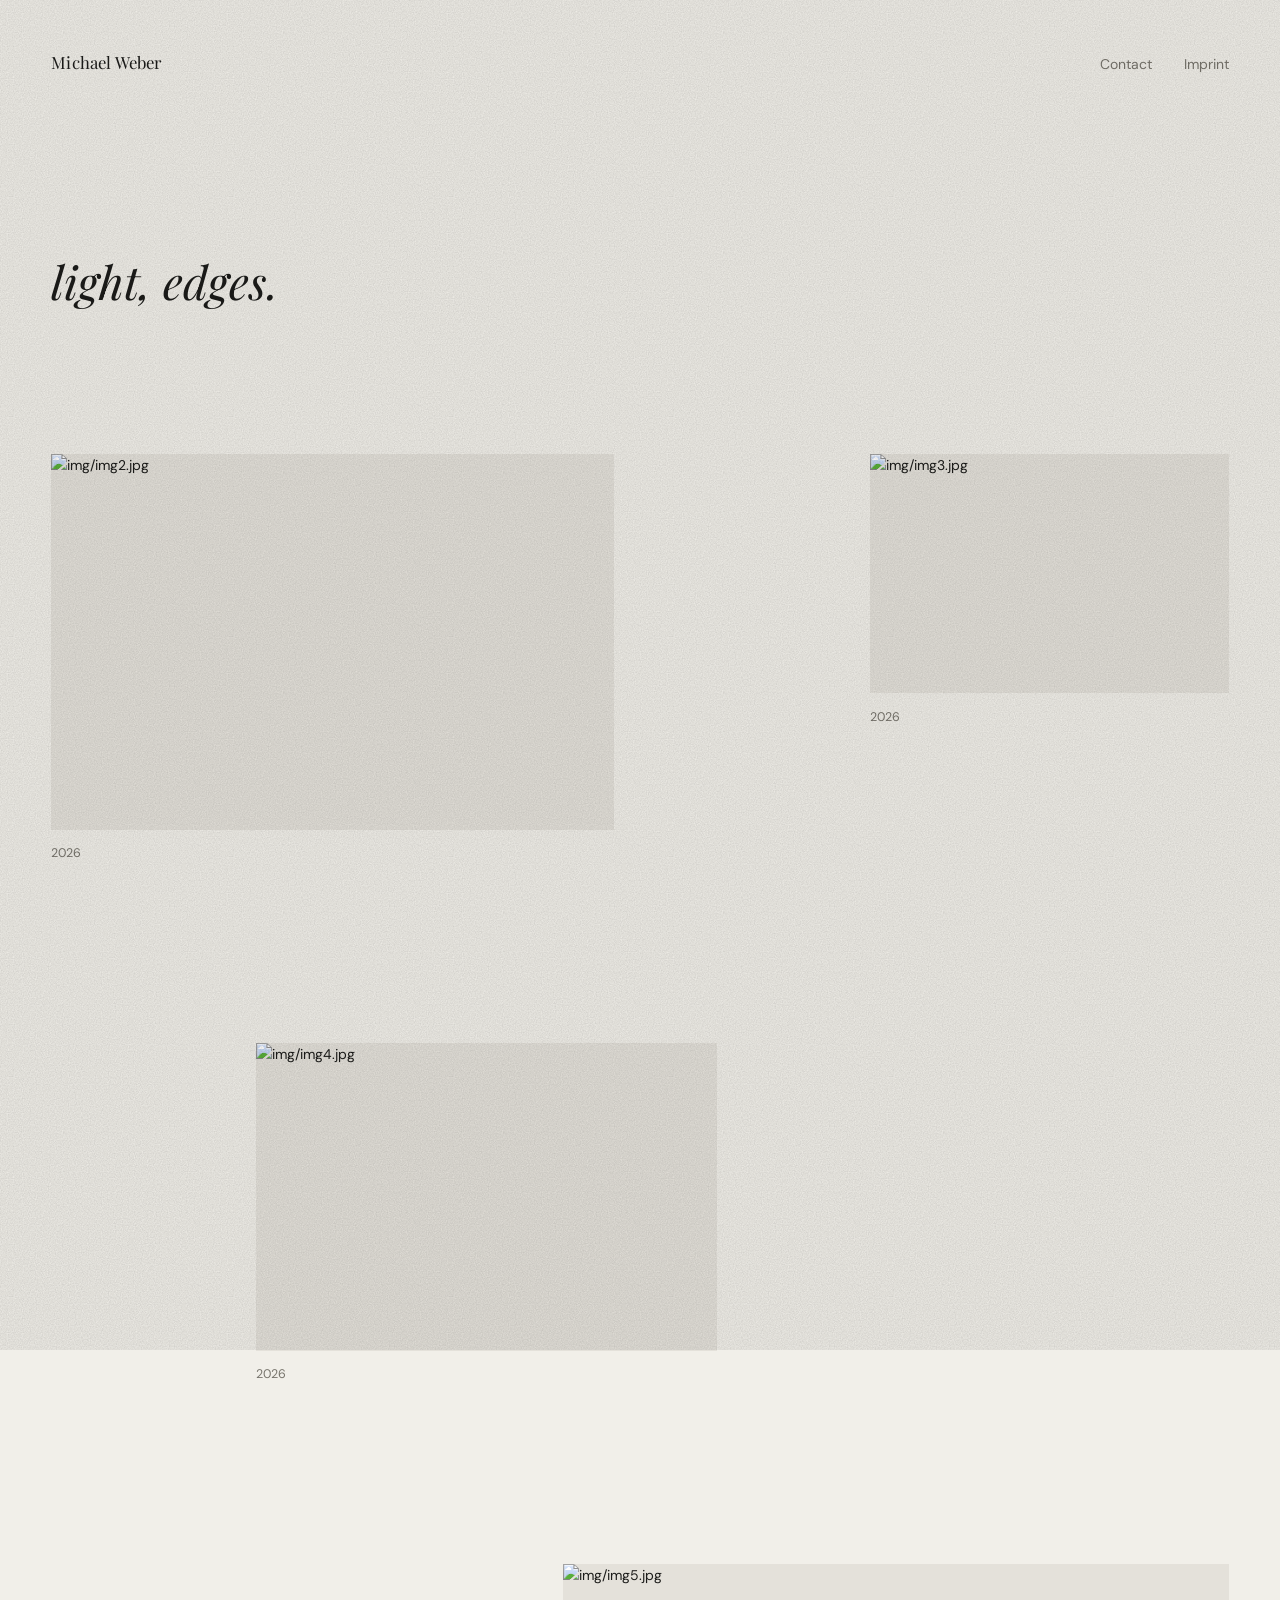
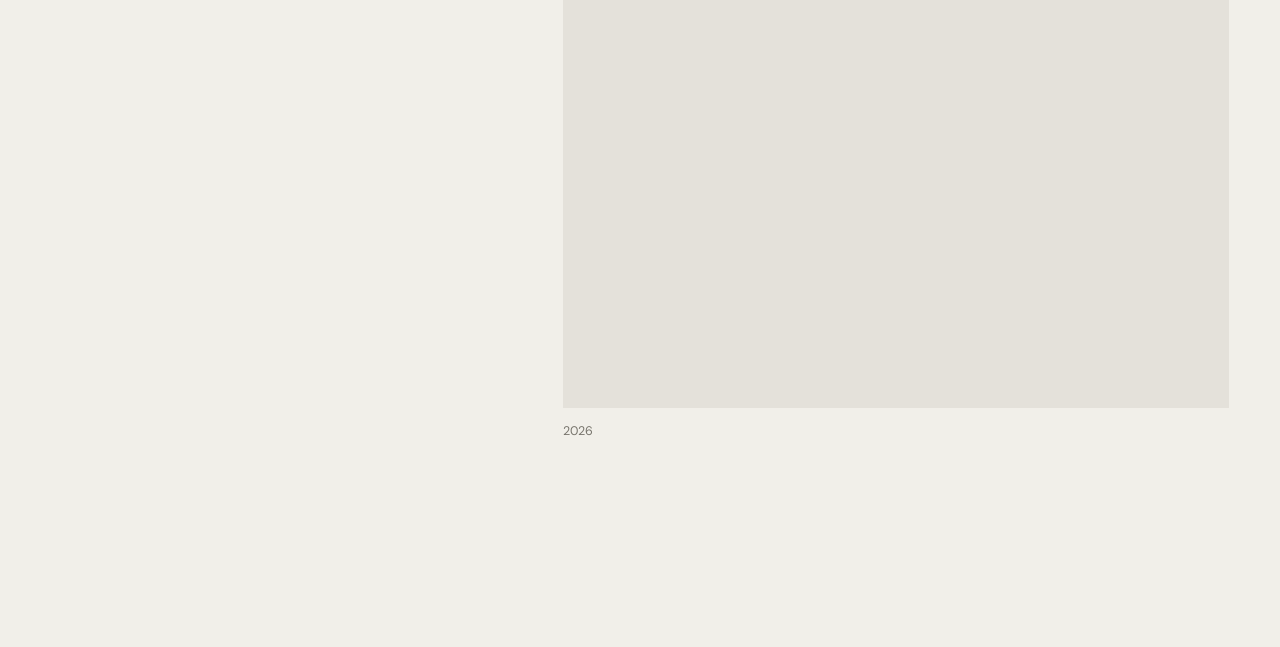
==== index.html @ bf29ab00 "Start Portfolio" ====
<!DOCTYPE html>
<html lang="de">
<head>
  <meta charset="utf-8">
  <meta name="viewport" content="width=device-width, initial-scale=1">
  <title>Michael Weber – Photography</title>
  <meta name="description" content="Monochrome Photography.">
  <link rel="preconnect" href="https://fonts.googleapis.com">
  <link rel="preconnect" href="https://fonts.gstatic.com" crossorigin>
  <link href="https://fonts.googleapis.com/css2?family=DM+Sans:wght@400;500&family=Playfair+Display:ital,wght@0,400;1,400&display=swap" rel="stylesheet">
  <link rel="stylesheet" href="style.css">
</head>
<body>
  <div class="grain" aria-hidden="true"></div>

  <header class="nav">
    <a class="logo" href="./">Michael Weber</a>
    <nav>
      <a id="contact-link" href="mailto:hello@example.com">Contact</a>
      <a href="imprint.html">Imprint</a>
    </nav>
  </header>

  <main>
    <h1 class="intro" br>light, edges.</h1>
    <section id="gallery" class="grid" aria-label="Gallery"></section>
  </main>

  <div id="viewer" class="viewer" hidden>
    <button class="viewer-close" aria-label="Close">Close</button>
    <img id="viewer-img" alt="" draggable="false">
    <div class="viewer-bar">
      <span id="viewer-title"></span>
      <a id="viewer-inquire" href="#">Inquire about this print</a>
    </div>
  </div>

  <script src="app.js"></script>
</body>
</html>
---- style.css ----
:root{
  --paper:#F1EFE9;
  --ink:#1b1b19;
  --ink-soft:#77746c;
  --serif:'Playfair Display',Georgia,serif;
  --sans:'DM Sans',system-ui,sans-serif;
  --pad:clamp(1.25rem,4vw,3.5rem);
}
*{box-sizing:border-box;margin:0;padding:0}
html{scroll-behavior:smooth}
body{background:var(--paper);color:var(--ink);font:400 .875rem/1.6 var(--sans);-webkit-font-smoothing:antialiased}
a{color:inherit;text-decoration:none}
a:focus-visible,button:focus-visible{outline:1px solid var(--ink);outline-offset:4px}

/* Filmkorn: statisches SVG-Noise, minimal animiert */
.grain{position:fixed;inset:-50%;width:200%;height:200%;pointer-events:none;z-index:100;opacity:.16;mix-blend-mode:multiply;
  background-image:url("data:image/svg+xml,%3Csvg xmlns='http://www.w3.org/2000/svg' width='220' height='220'%3E%3Cfilter id='n'%3E%3CfeTurbulence type='fractalNoise' baseFrequency='.85' numOctaves='2' stitchTiles='stitch'/%3E%3CfeColorMatrix values='0 0 0 0 0 0 0 0 0 0 0 0 0 0 0 0 0 0 .9 0'/%3E%3C/filter%3E%3Crect width='100%25' height='100%25' filter='url(%23n)'/%3E%3C/svg%3E");
  animation:grain 1s steps(6) infinite}
@keyframes grain{
  0%{transform:translate(0,0)}20%{transform:translate(-3%,2%)}40%{transform:translate(2%,-3%)}
  60%{transform:translate(-2%,-1%)}80%{transform:translate(3%,3%)}100%{transform:translate(0,0)}}
@media (prefers-reduced-motion:reduce){.grain{animation:none}}

.nav{display:flex;justify-content:space-between;align-items:baseline;padding:var(--pad)}
.logo{font:400 1.05rem var(--serif);letter-spacing:.01em}
.nav nav{display:flex;gap:2rem}
.nav nav a,.viewer-bar a,.viewer-close{color:var(--ink-soft);transition:color .2s}
.nav nav a:hover,.viewer-bar a:hover,.viewer-close:hover{color:var(--ink)}

.intro{font:italic 400 clamp(1.6rem,3.6vw,3rem)/1.25 var(--serif);padding:clamp(4rem,14vh,10rem) var(--pad) clamp(5rem,16vh,12rem);max-width:60rem}

/* Asymmetrisches 12-Spalten-Grid: Position kommt aus der JSON */
.grid{display:grid;grid-template-columns:repeat(12,1fr);column-gap:var(--pad);row-gap:clamp(5rem,14vw,12rem);align-items:start;padding:0 var(--pad) clamp(6rem,16vw,14rem)}
.tile{grid-column:var(--start) / span var(--span);background:none;border:0;cursor:pointer;text-align:left;display:block;width:100%;font:inherit;color:inherit}
.tile .frame{display:block;aspect-ratio:var(--ratio);background:#e4e1da}
.tile img{display:block;width:100%;height:100%;object-fit:cover;pointer-events:none;-webkit-user-drag:none;user-select:none;opacity:1}
.tile img.ready{opacity:1}
.tile .cap{display:block;margin-top:.9rem;color:var(--ink-soft);font-size:.78rem}

@media (max-width:760px){
  .grid{row-gap:4rem}
  .tile{grid-column:1 / -1 !important}
}

/* Vollbild-Viewer */
.viewer{position:fixed;inset:0;z-index:90;background:var(--paper);display:flex;align-items:center;justify-content:center;padding:clamp(3.5rem,8vh,6rem) var(--pad) clamp(4.5rem,10vh,7rem);cursor:zoom-out}
.viewer[hidden]{display:none}
.viewer img{max-width:100%;max-height:100%;object-fit:contain;pointer-events:none;user-select:none;-webkit-user-drag:none}
.viewer-close{position:absolute;top:var(--pad);right:var(--pad);background:none;border:0;font:inherit;cursor:pointer}
.viewer-bar{position:absolute;left:var(--pad);right:var(--pad);bottom:var(--pad);display:flex;justify-content:space-between;align-items:baseline;gap:1rem}
.viewer-bar span{font:italic 400 1rem var(--serif)}
.viewer-bar a{cursor:pointer;border-bottom:1px solid currentColor;padding-bottom:2px}
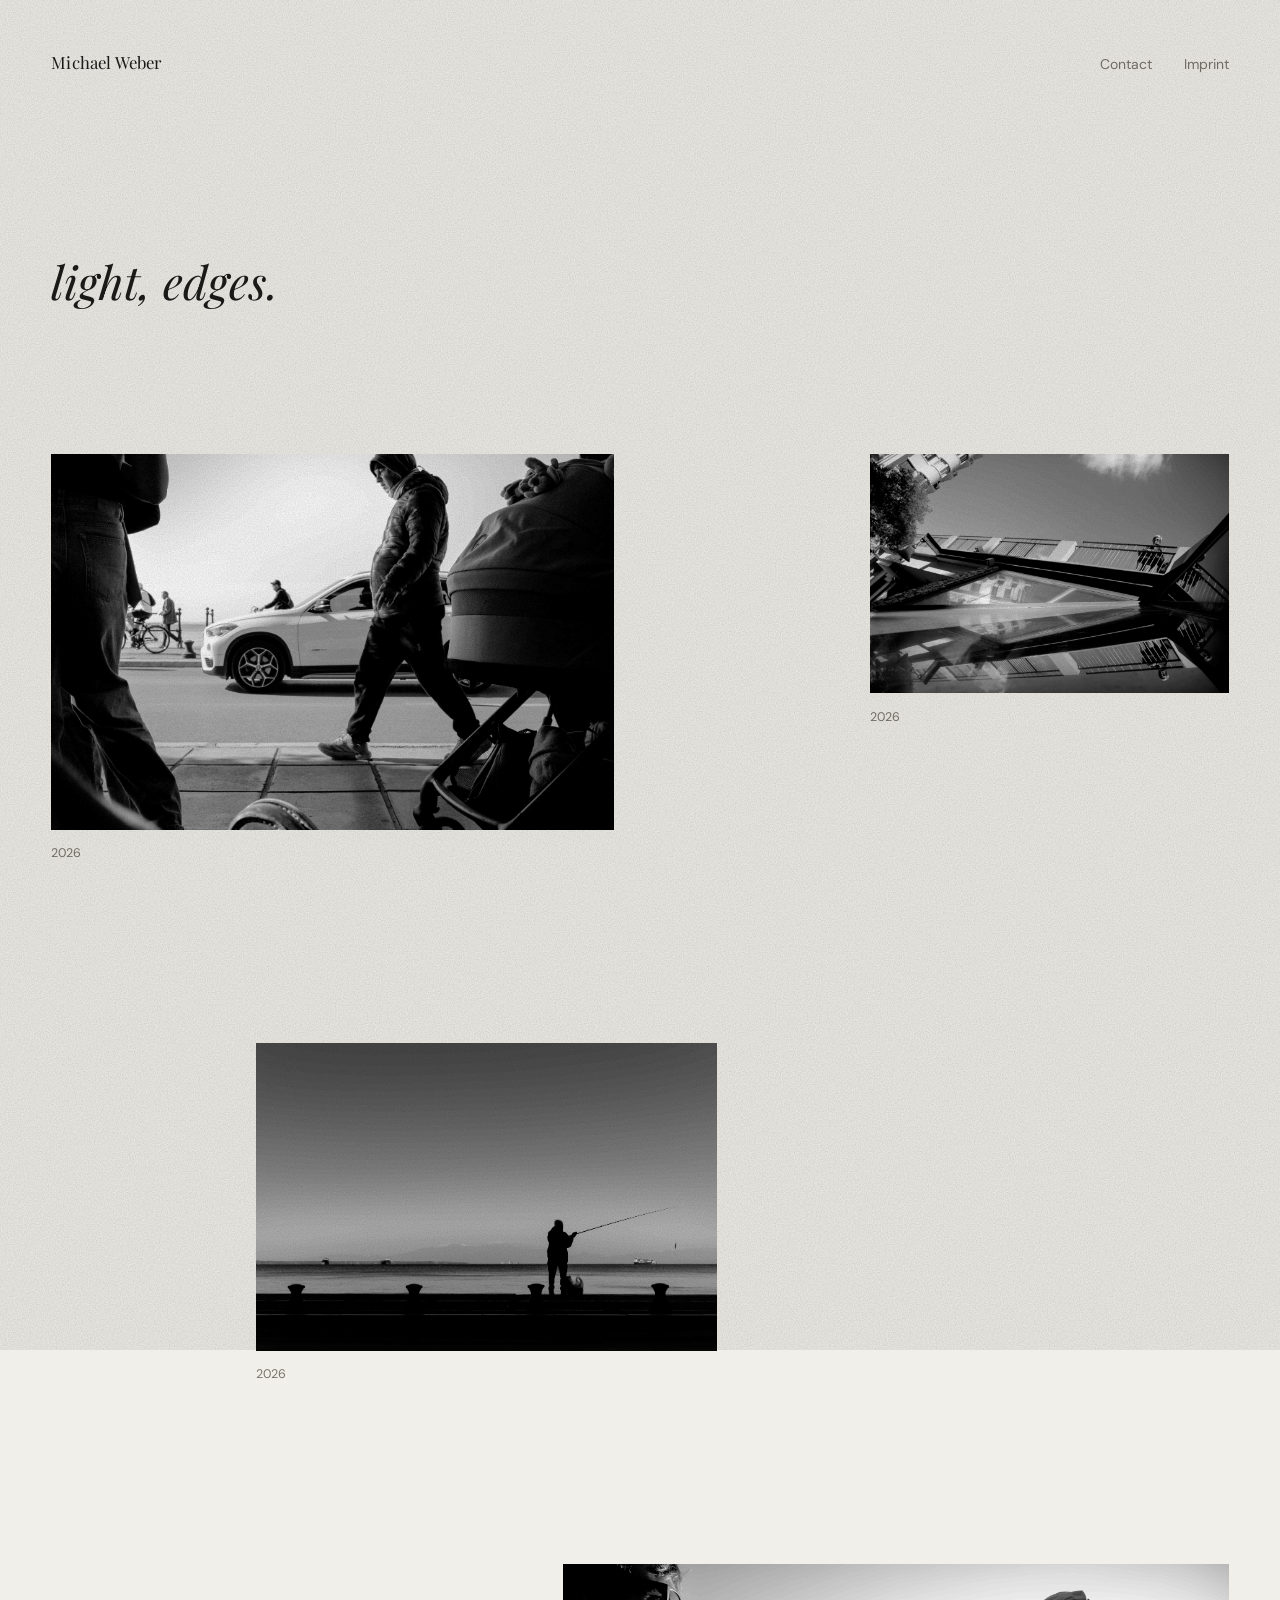
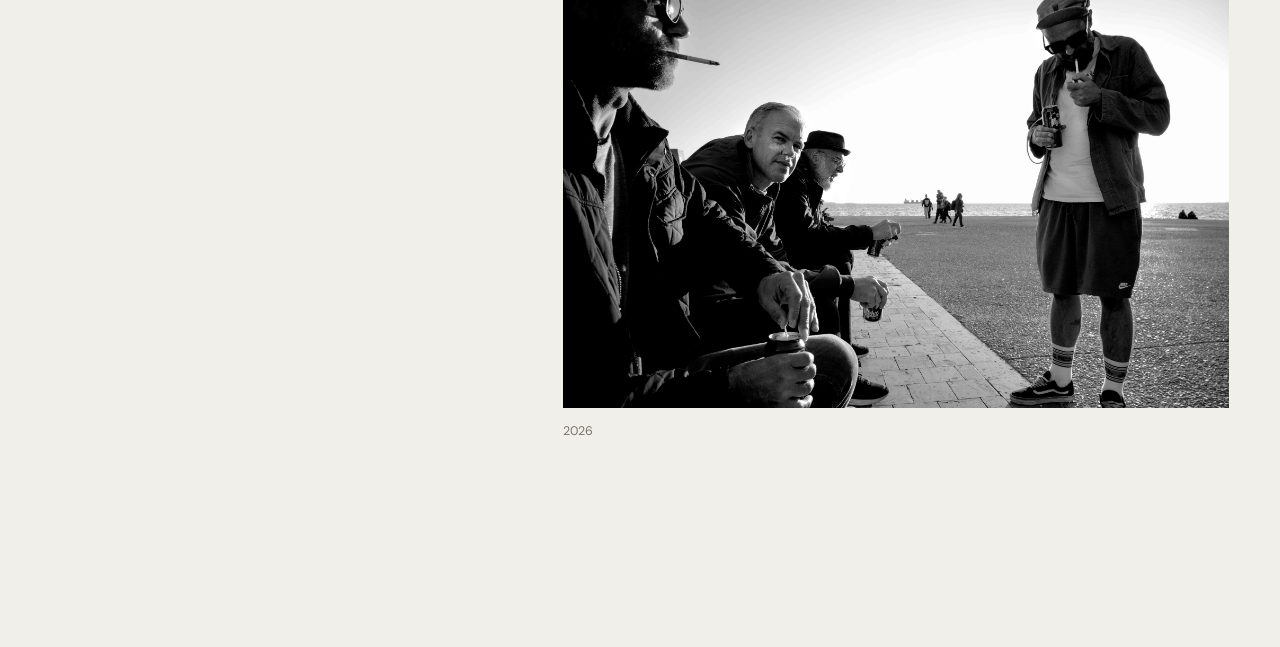
==== commit 2de09cec: "Update index.html html fix" ====
--- a/index.html
+++ b/index.html
@@ -16,7 +16,7 @@
   <header class="nav">
     <a class="logo" href="./">Michael Weber</a>
     <nav>
-      <a id="contact-link" href="mailto:hello@example.com">Contact</a>
+      <a id="contact-link" href="mailto:vamn22@protonmail.com">Contact</a>
       <a href="imprint.html">Imprint</a>
     </nav>
   </header>
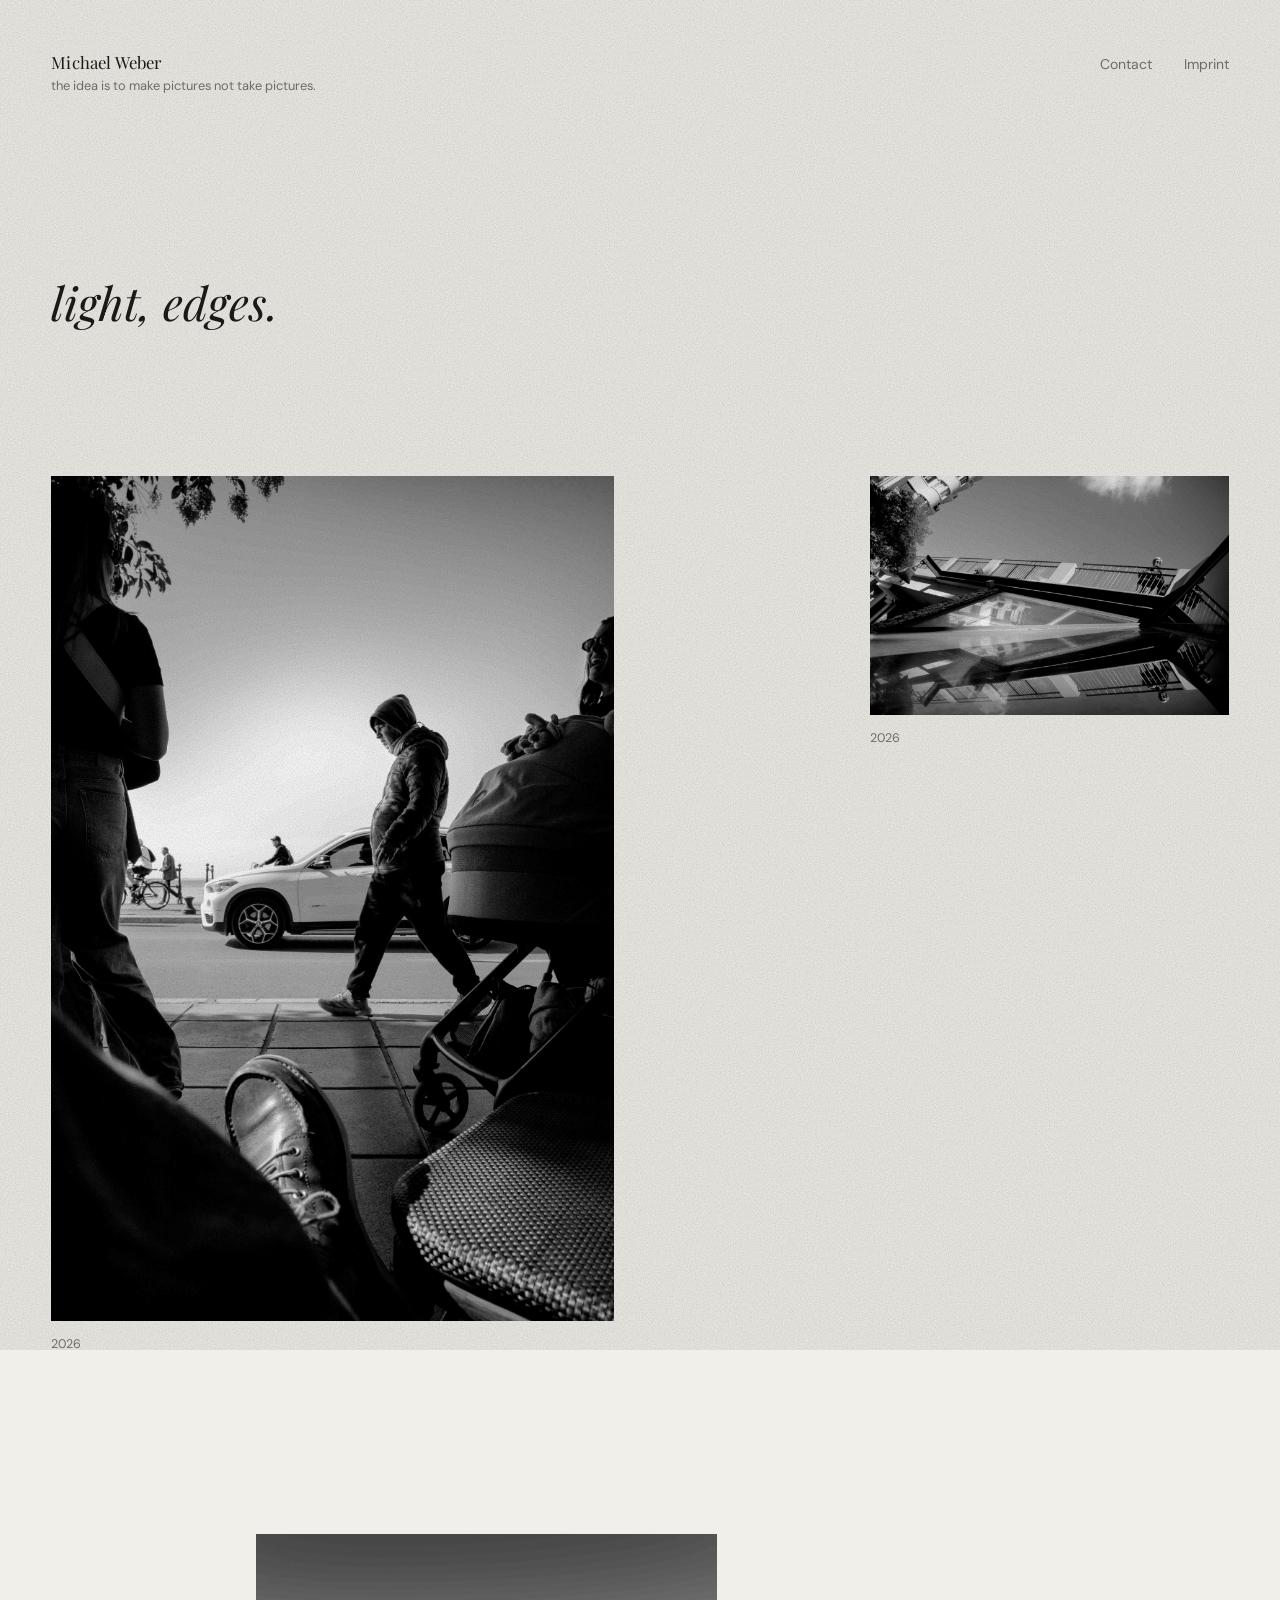
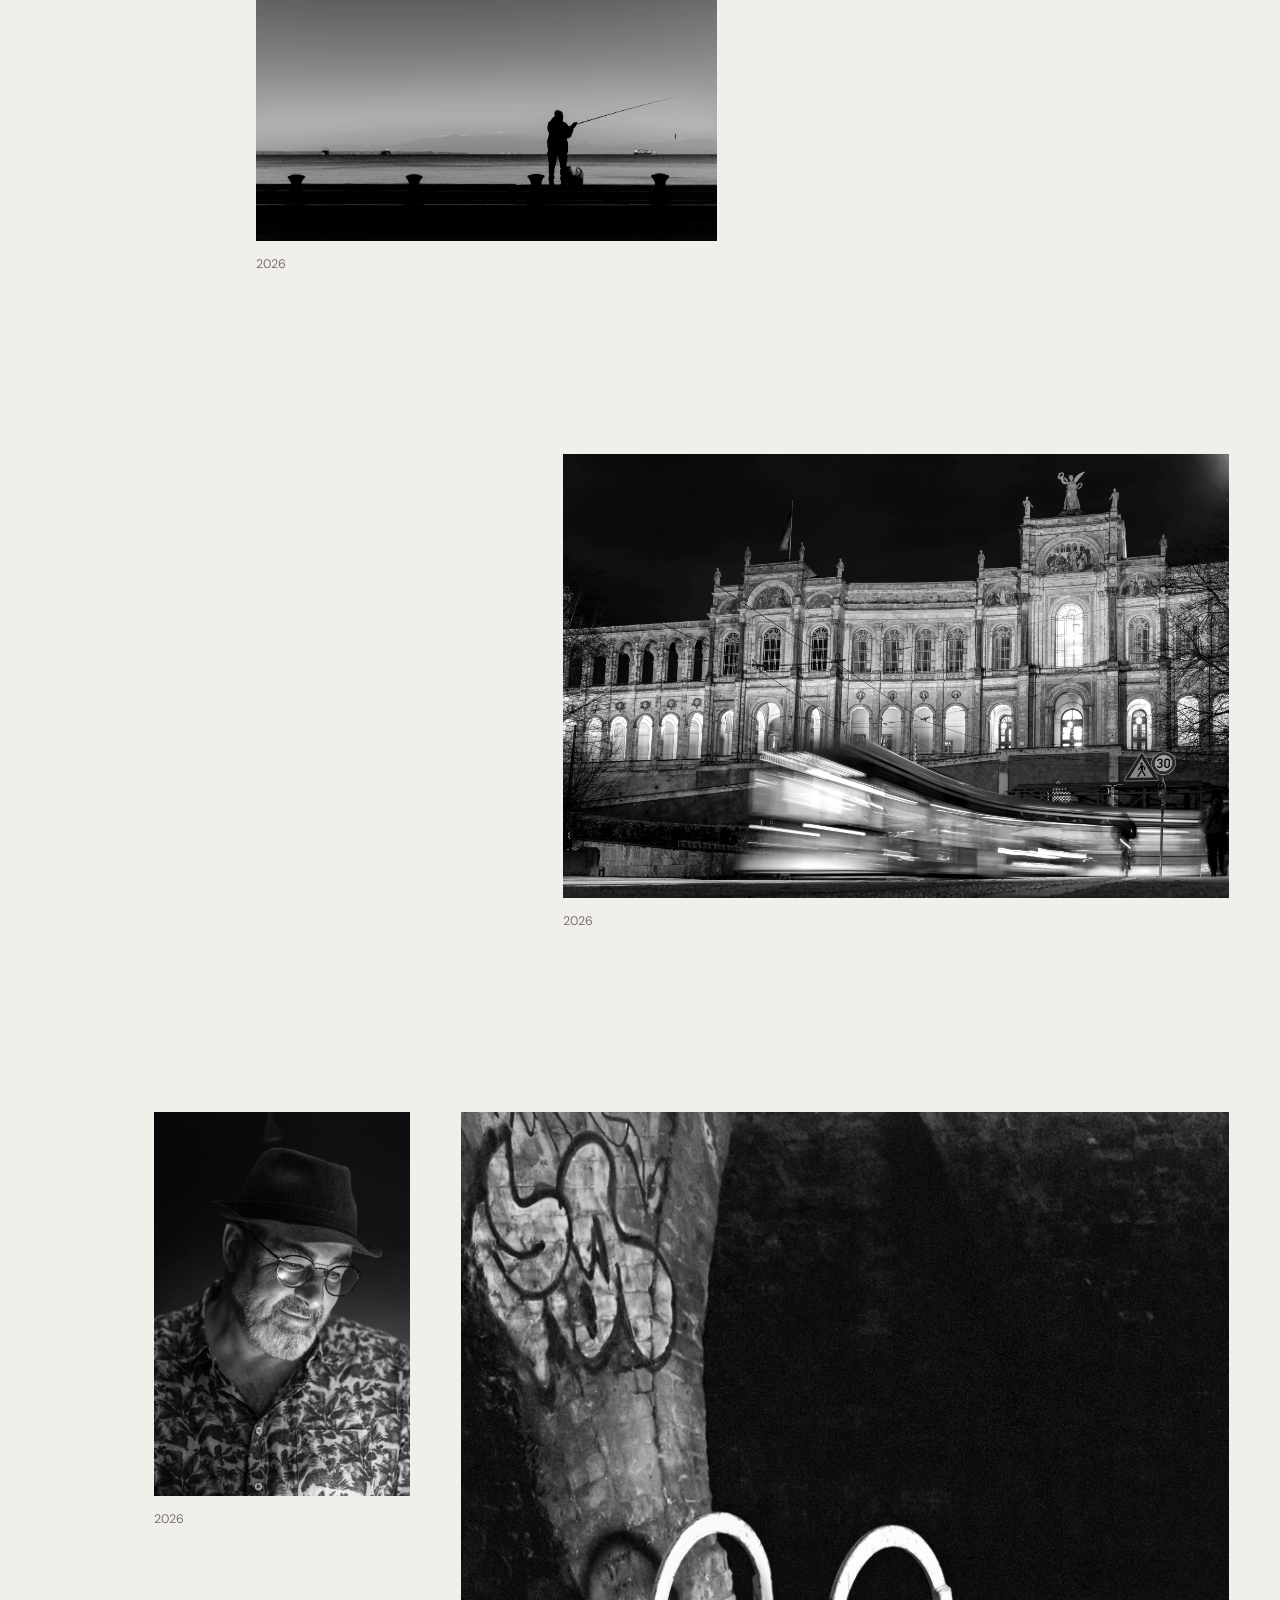
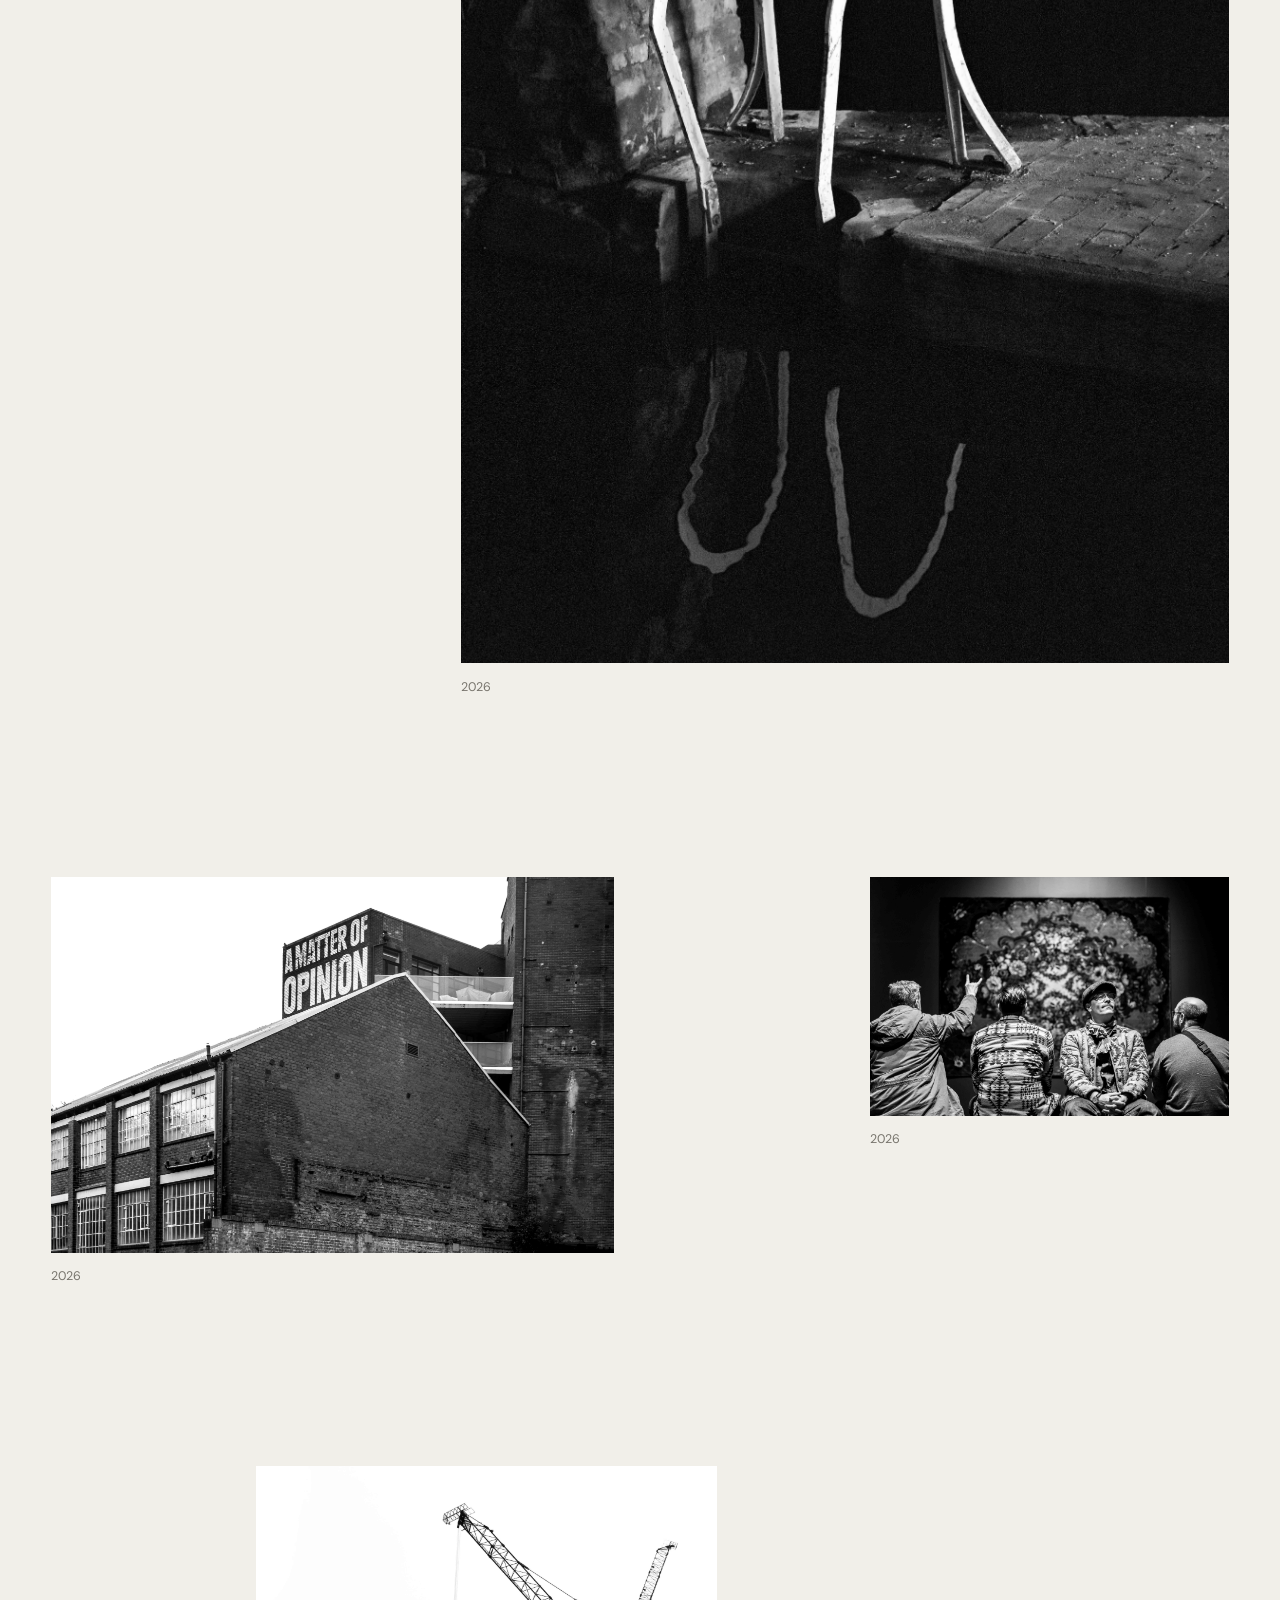
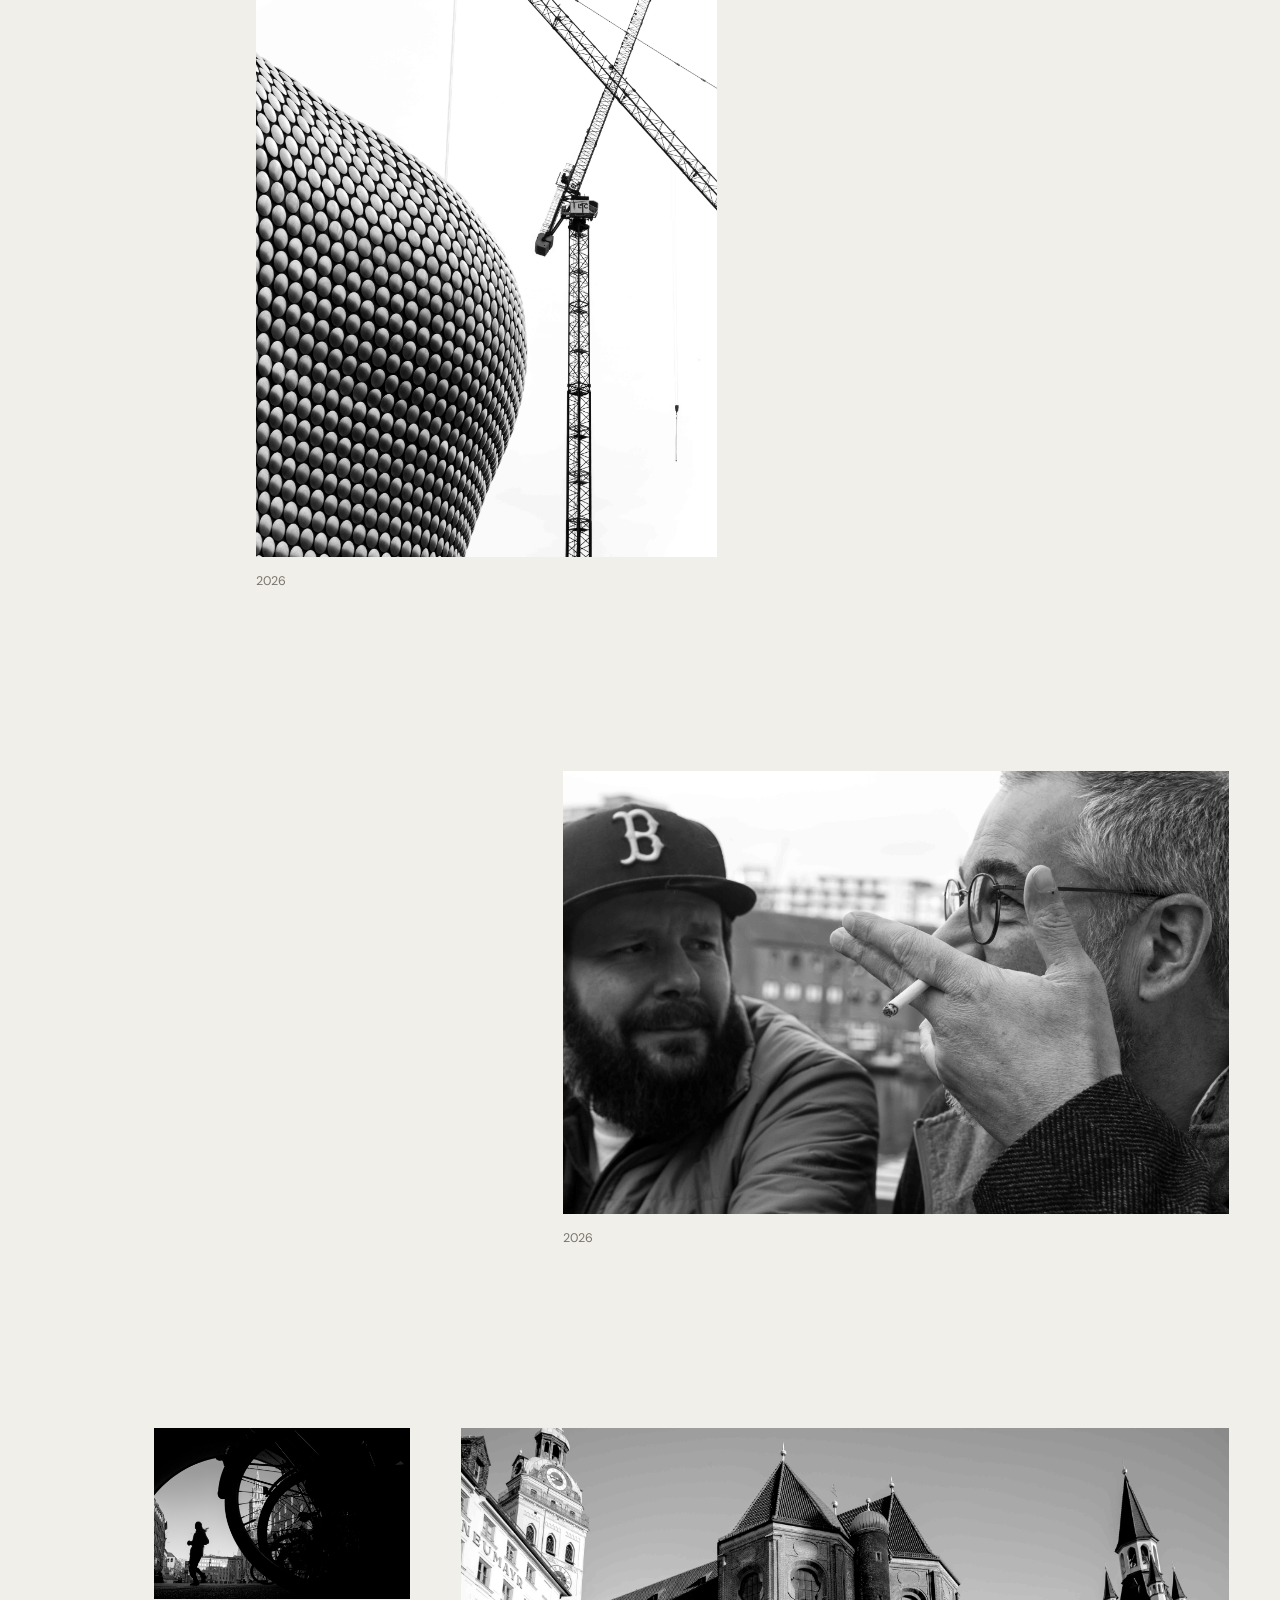
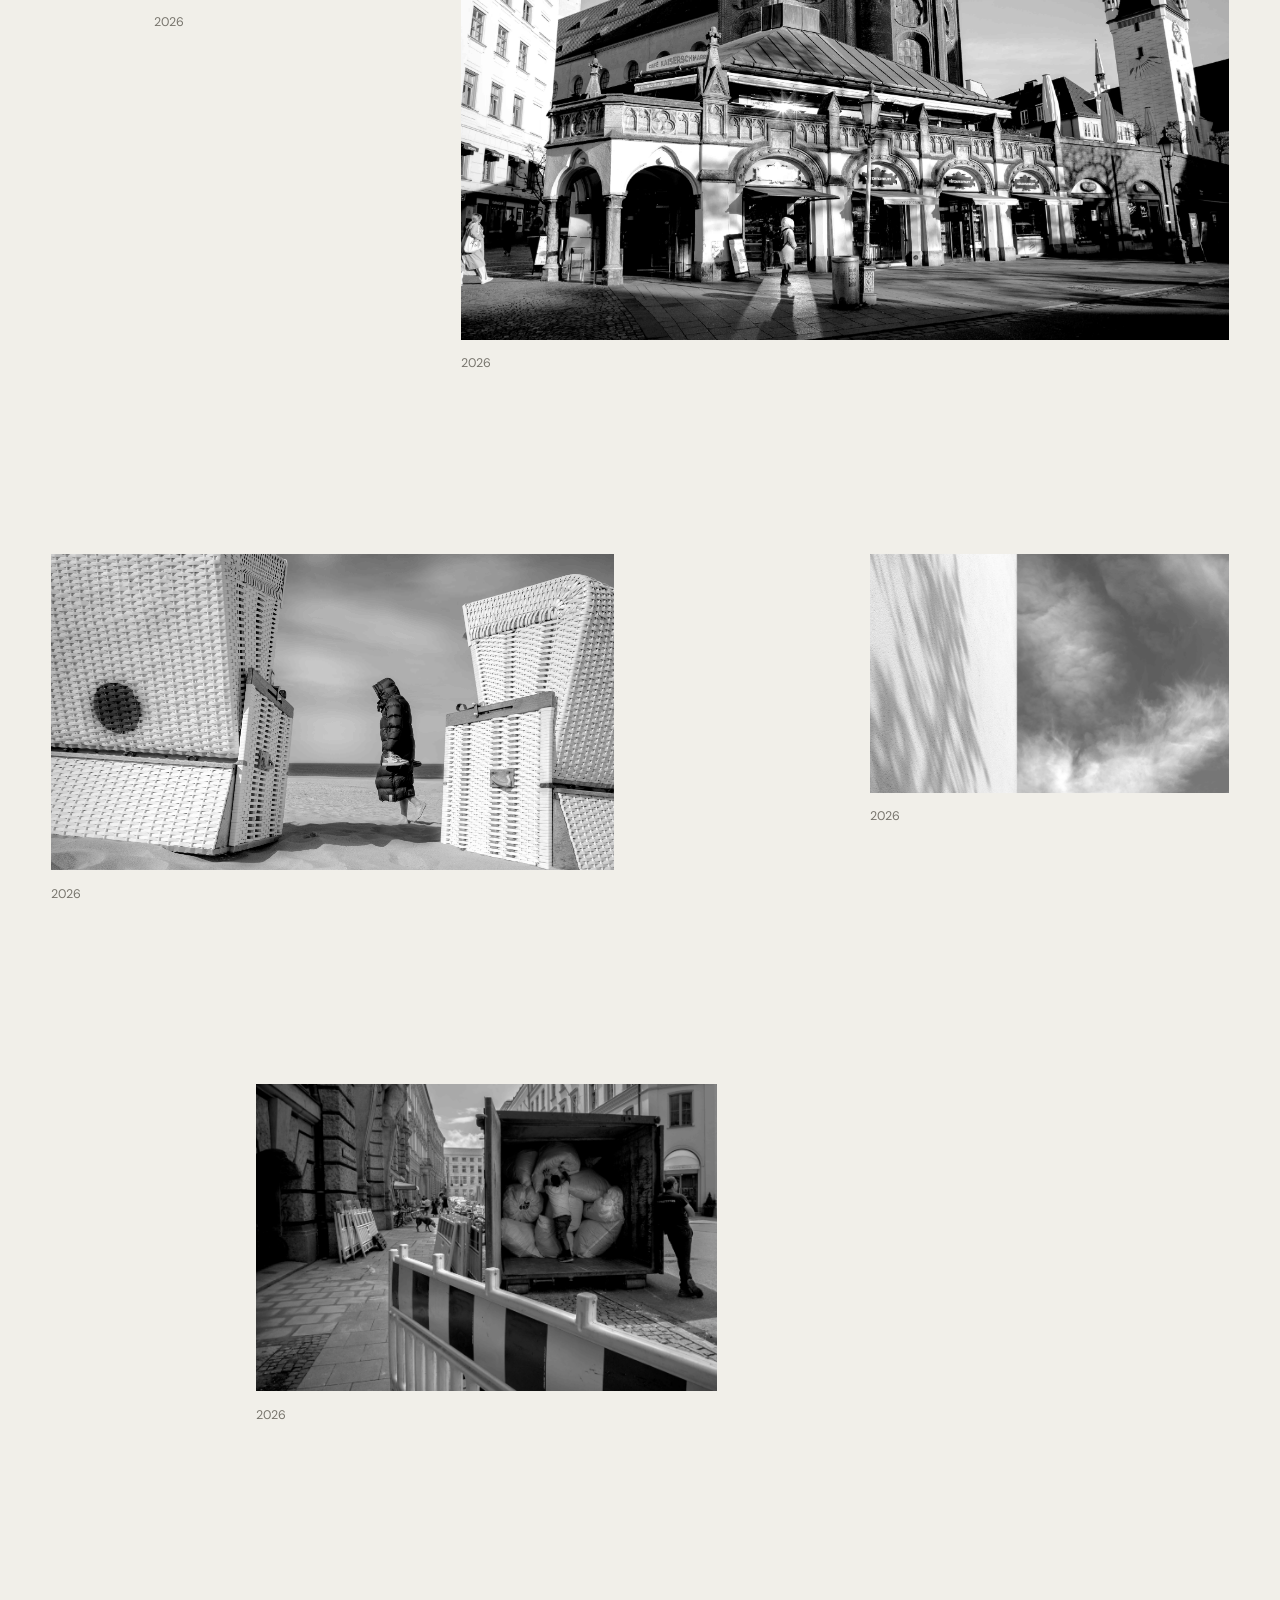
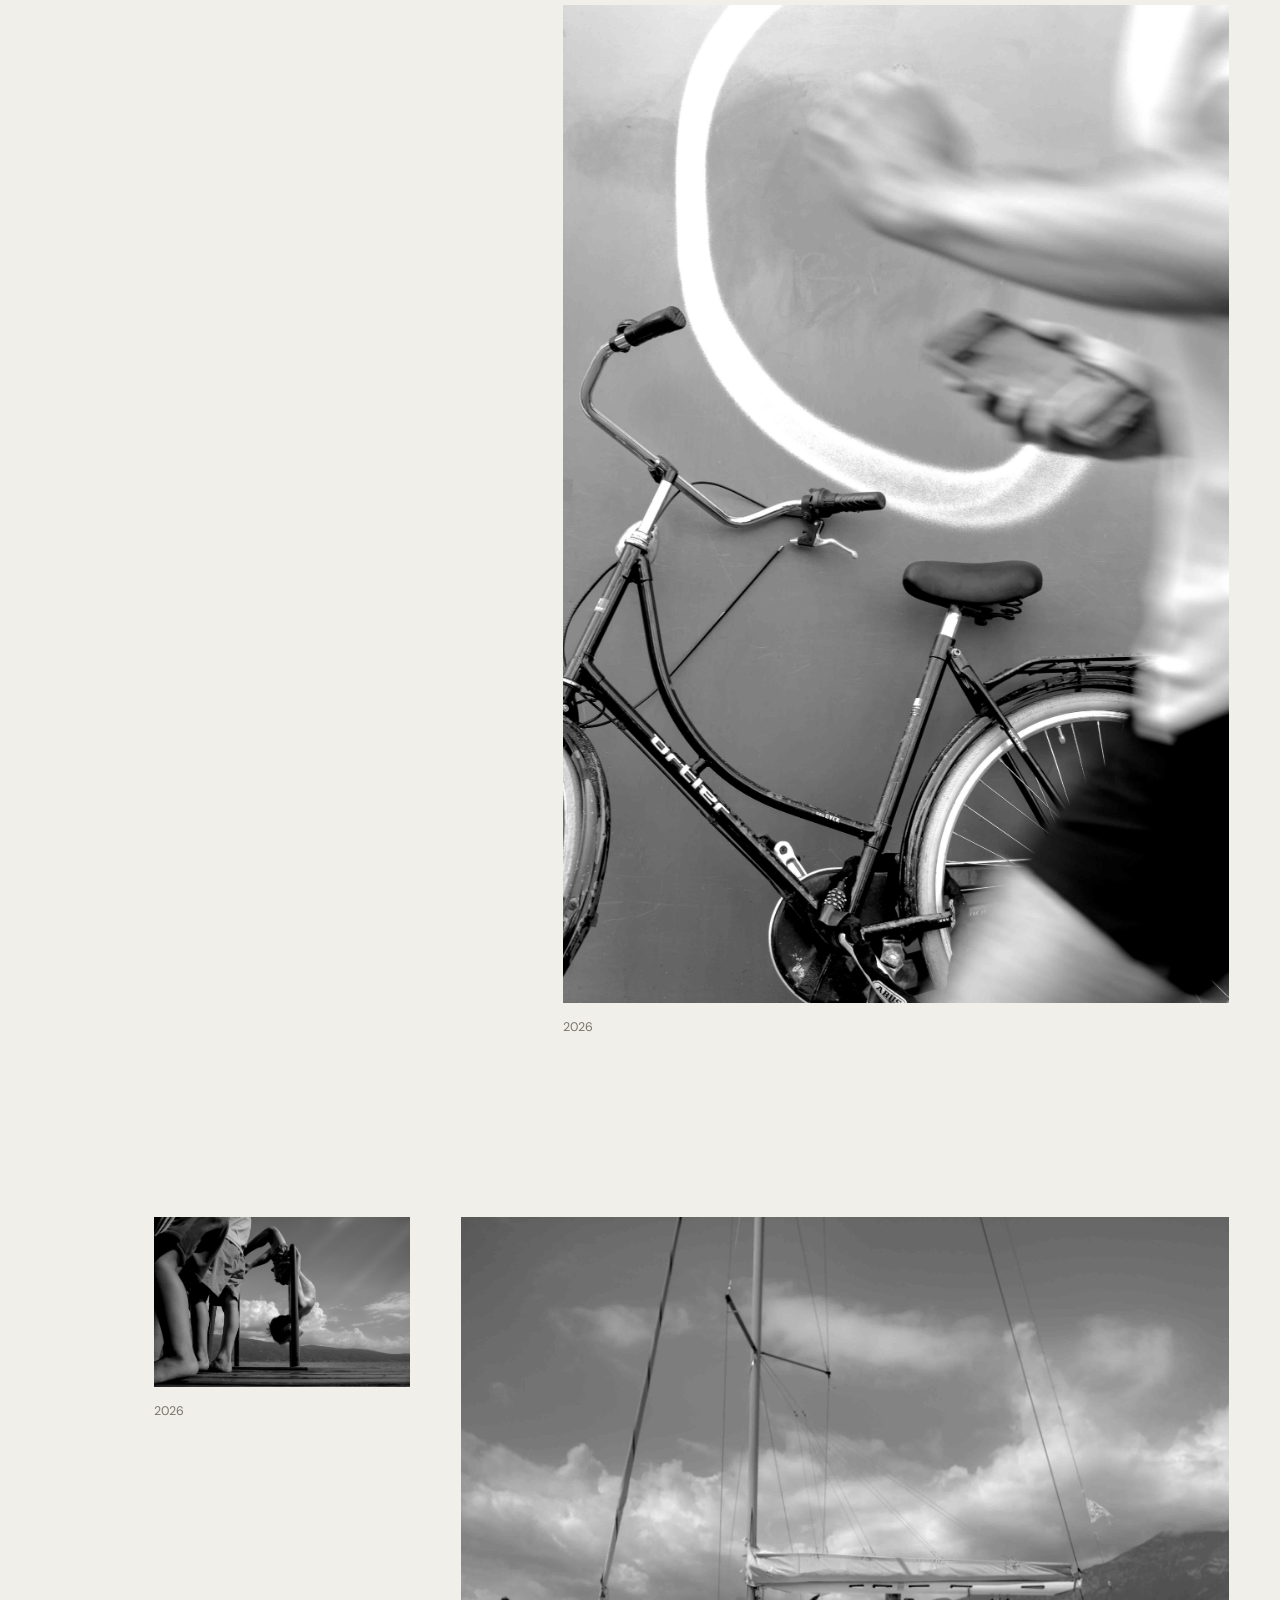
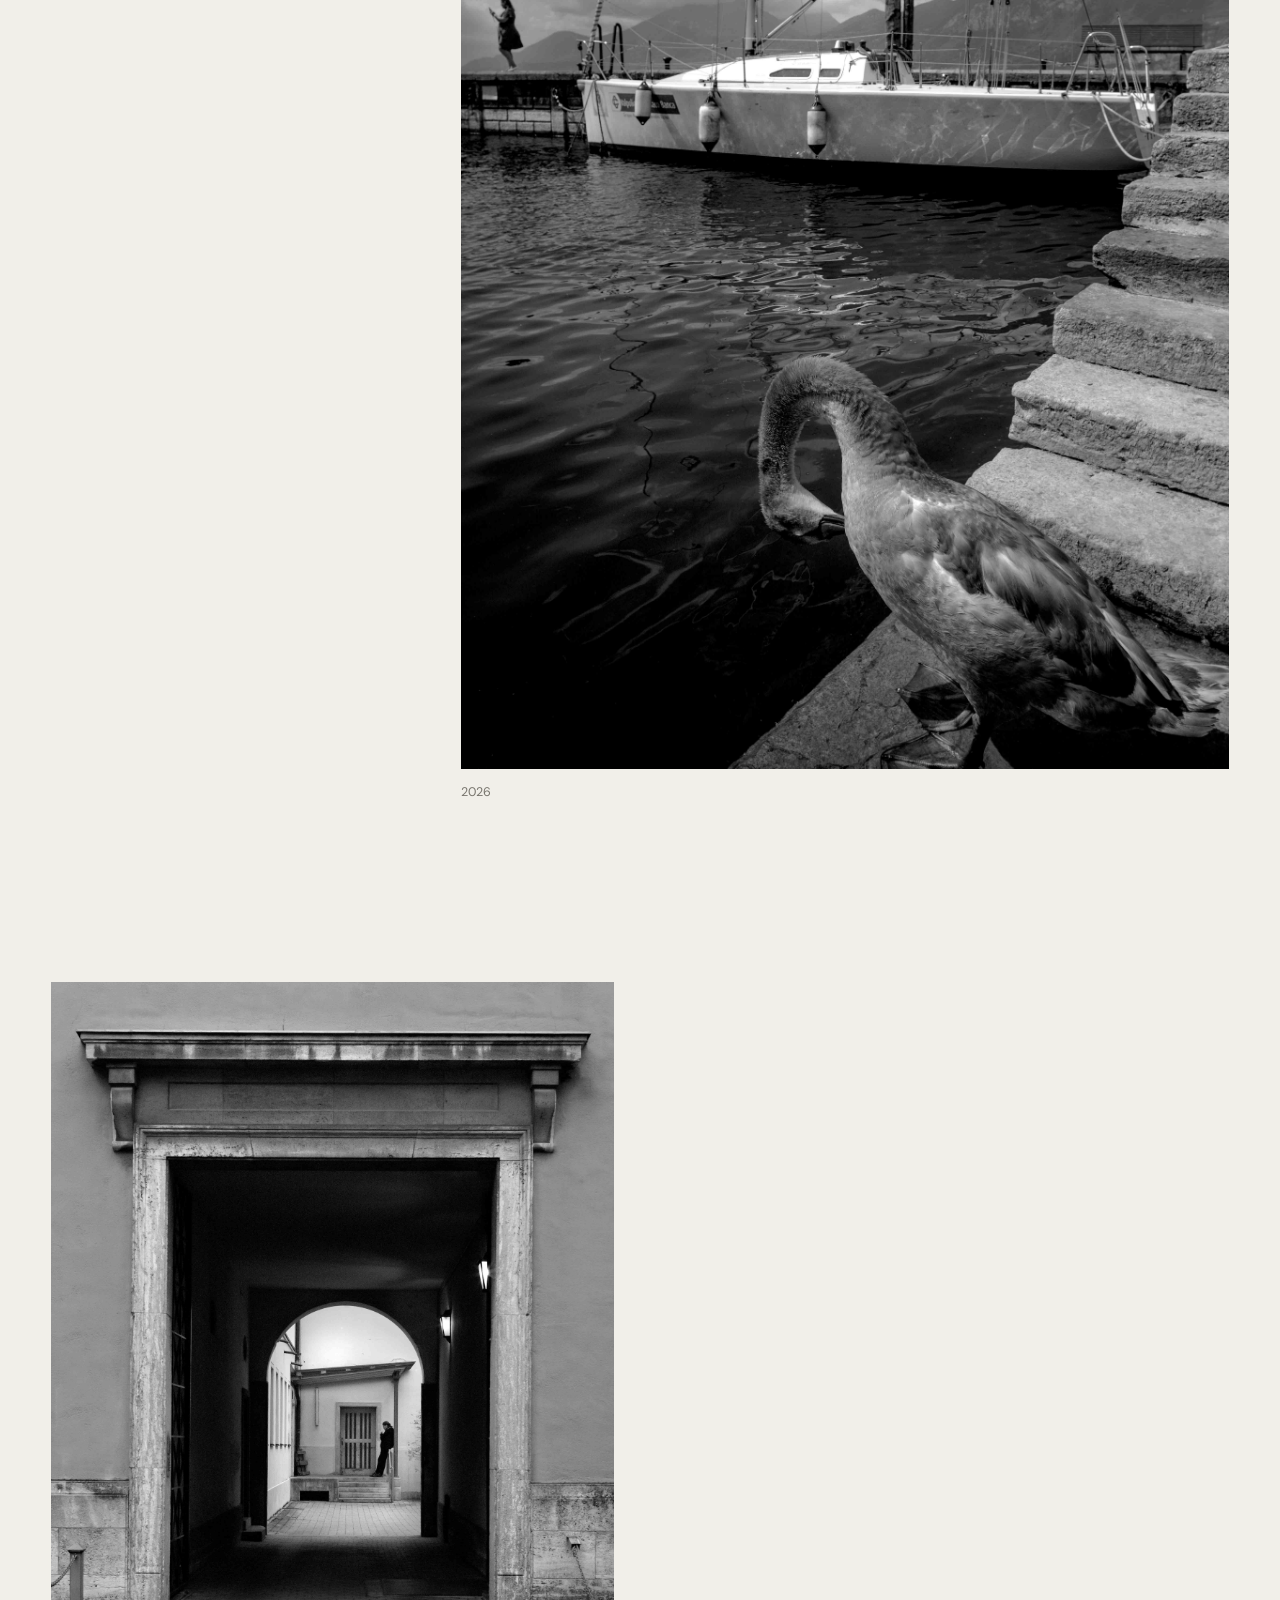
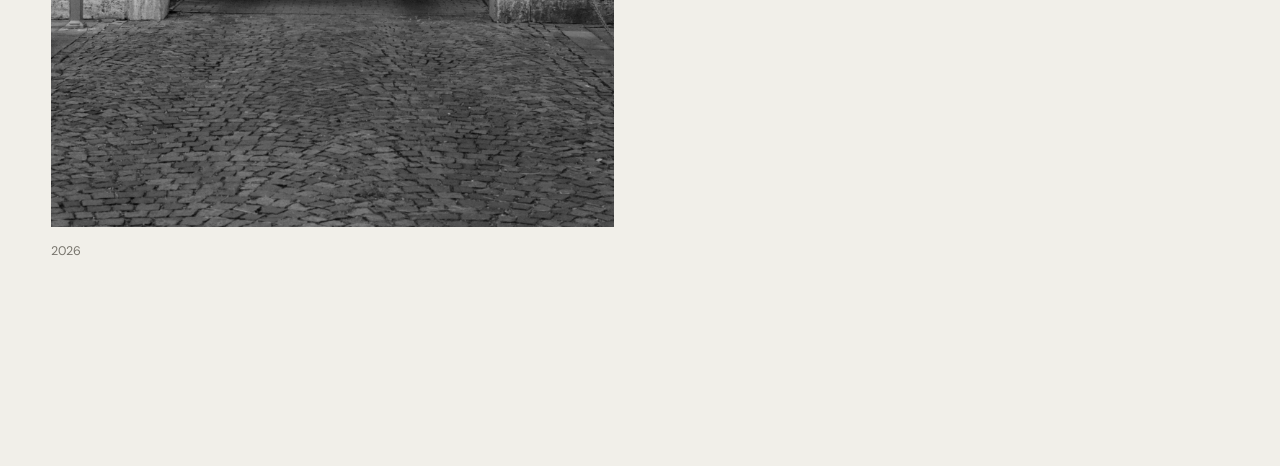
==== commit 9e4e9ad4: "index updated" ====
--- a/index.html
+++ b/index.html
@@ -14,12 +14,15 @@
   <div class="grain" aria-hidden="true"></div>
 
   <header class="nav">
-    <a class="logo" href="./">Michael Weber</a>
-    <nav>
-      <a id="contact-link" href="mailto:vamn22@protonmail.com">Contact</a>
-      <a href="imprint.html">Imprint</a>
-    </nav>
-  </header>
+  <div>
+    <a class="logo" href="./" style="display: block;">Michael Weber</a>
+    <span style="display: block; font-size: 0.8rem; color: var(--ink-soft); margin-top: 0.2rem;">the idea is to make pictures not take pictures.</span>
+  </div>
+  <nav>
+    <a id="contact-link" href="mailto:vamn22@protonmail.com">Contact</a>
+    <a href="imprint.html">Imprint</a>
+  </nav>
+</header>
 
   <main>
     <h1 class="intro" br>light, edges.</h1>
--- a/style.css
+++ b/style.css
@@ -32,8 +32,8 @@
 /* Asymmetrisches 12-Spalten-Grid: Position kommt aus der JSON */
 .grid{display:grid;grid-template-columns:repeat(12,1fr);column-gap:var(--pad);row-gap:clamp(5rem,14vw,12rem);align-items:start;padding:0 var(--pad) clamp(6rem,16vw,14rem)}
 .tile{grid-column:var(--start) / span var(--span);background:none;border:0;cursor:pointer;text-align:left;display:block;width:100%;font:inherit;color:inherit}
-.tile .frame{display:block;aspect-ratio:var(--ratio);background:#e4e1da}
-.tile img{display:block;width:100%;height:100%;object-fit:cover;pointer-events:none;-webkit-user-drag:none;user-select:none;opacity:1}
+.tile .frame{display:block;background:#e4e1da}
+.tile img{display:block;width:100%;height:auto;pointer-events:none;-webkit-user-drag:none;user-select:none;opacity:1}
 .tile img.ready{opacity:1}
 .tile .cap{display:block;margin-top:.9rem;color:var(--ink-soft);font-size:.78rem}
 
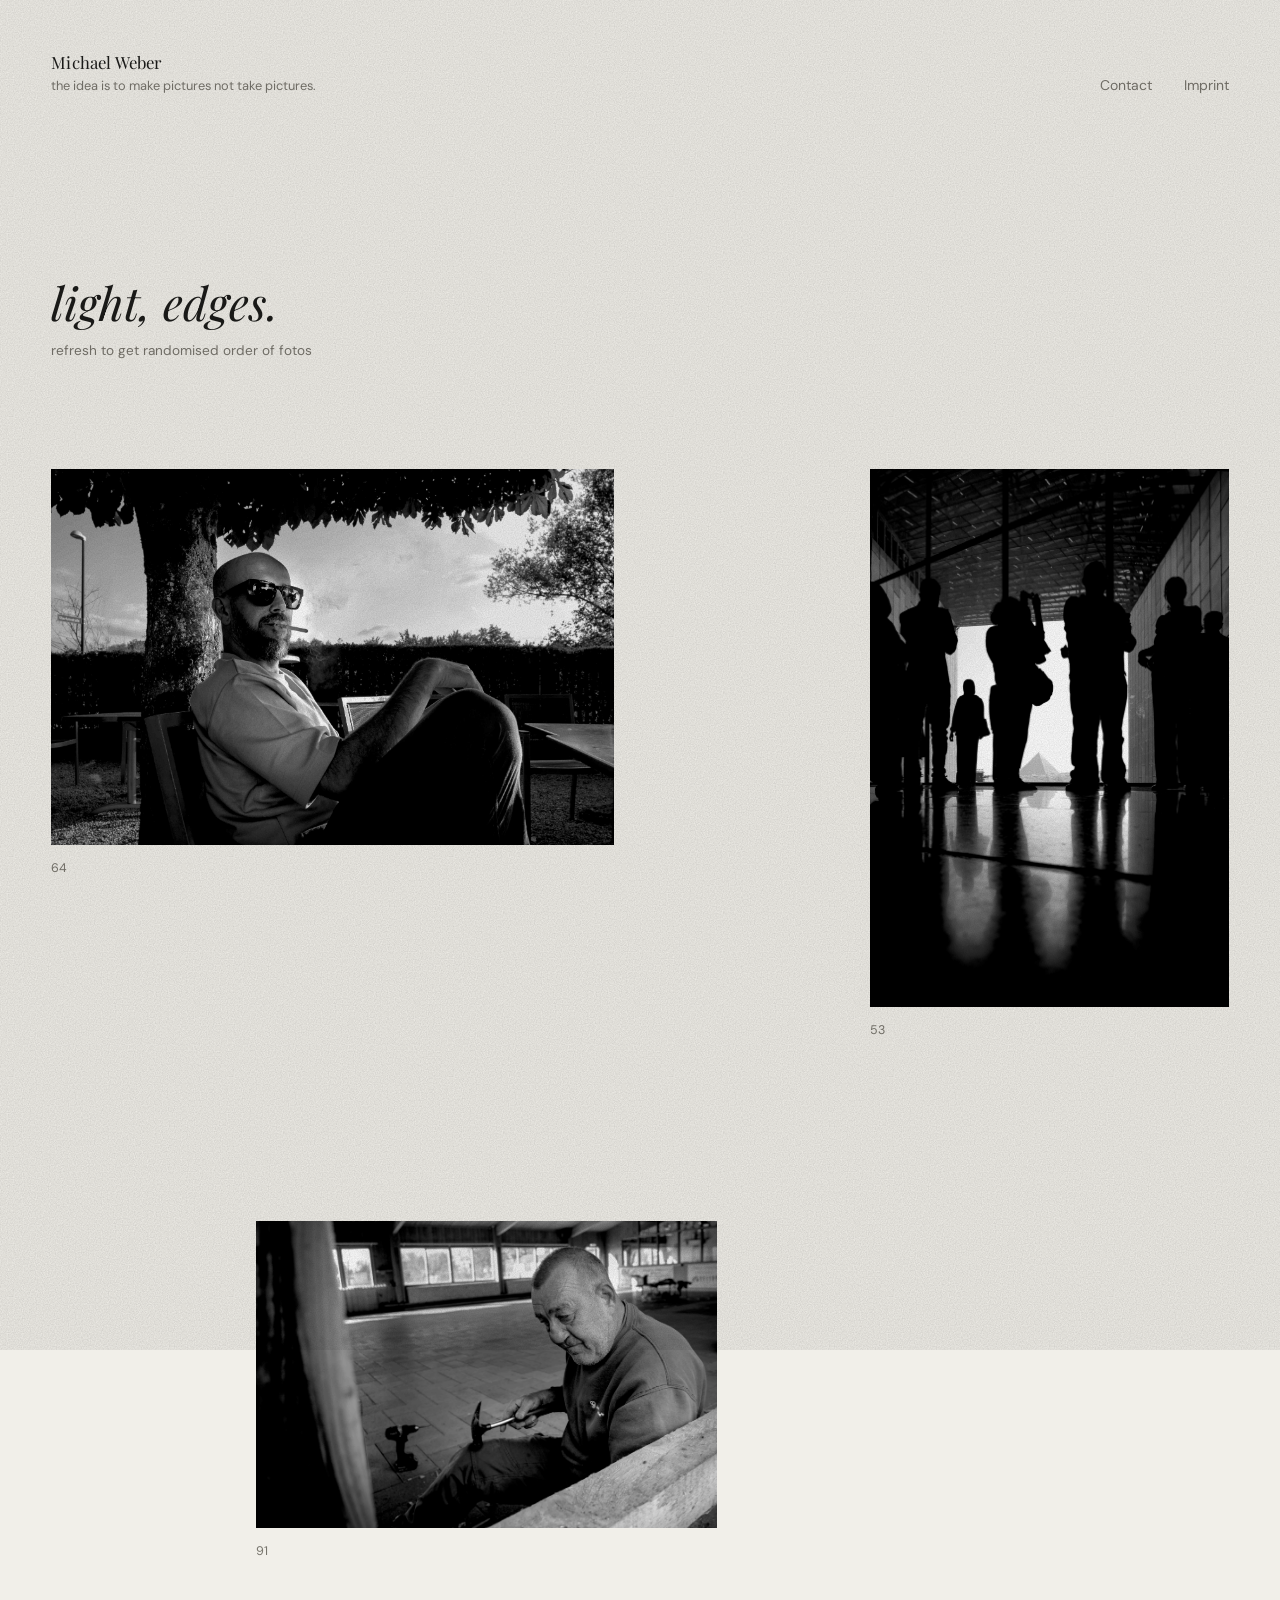
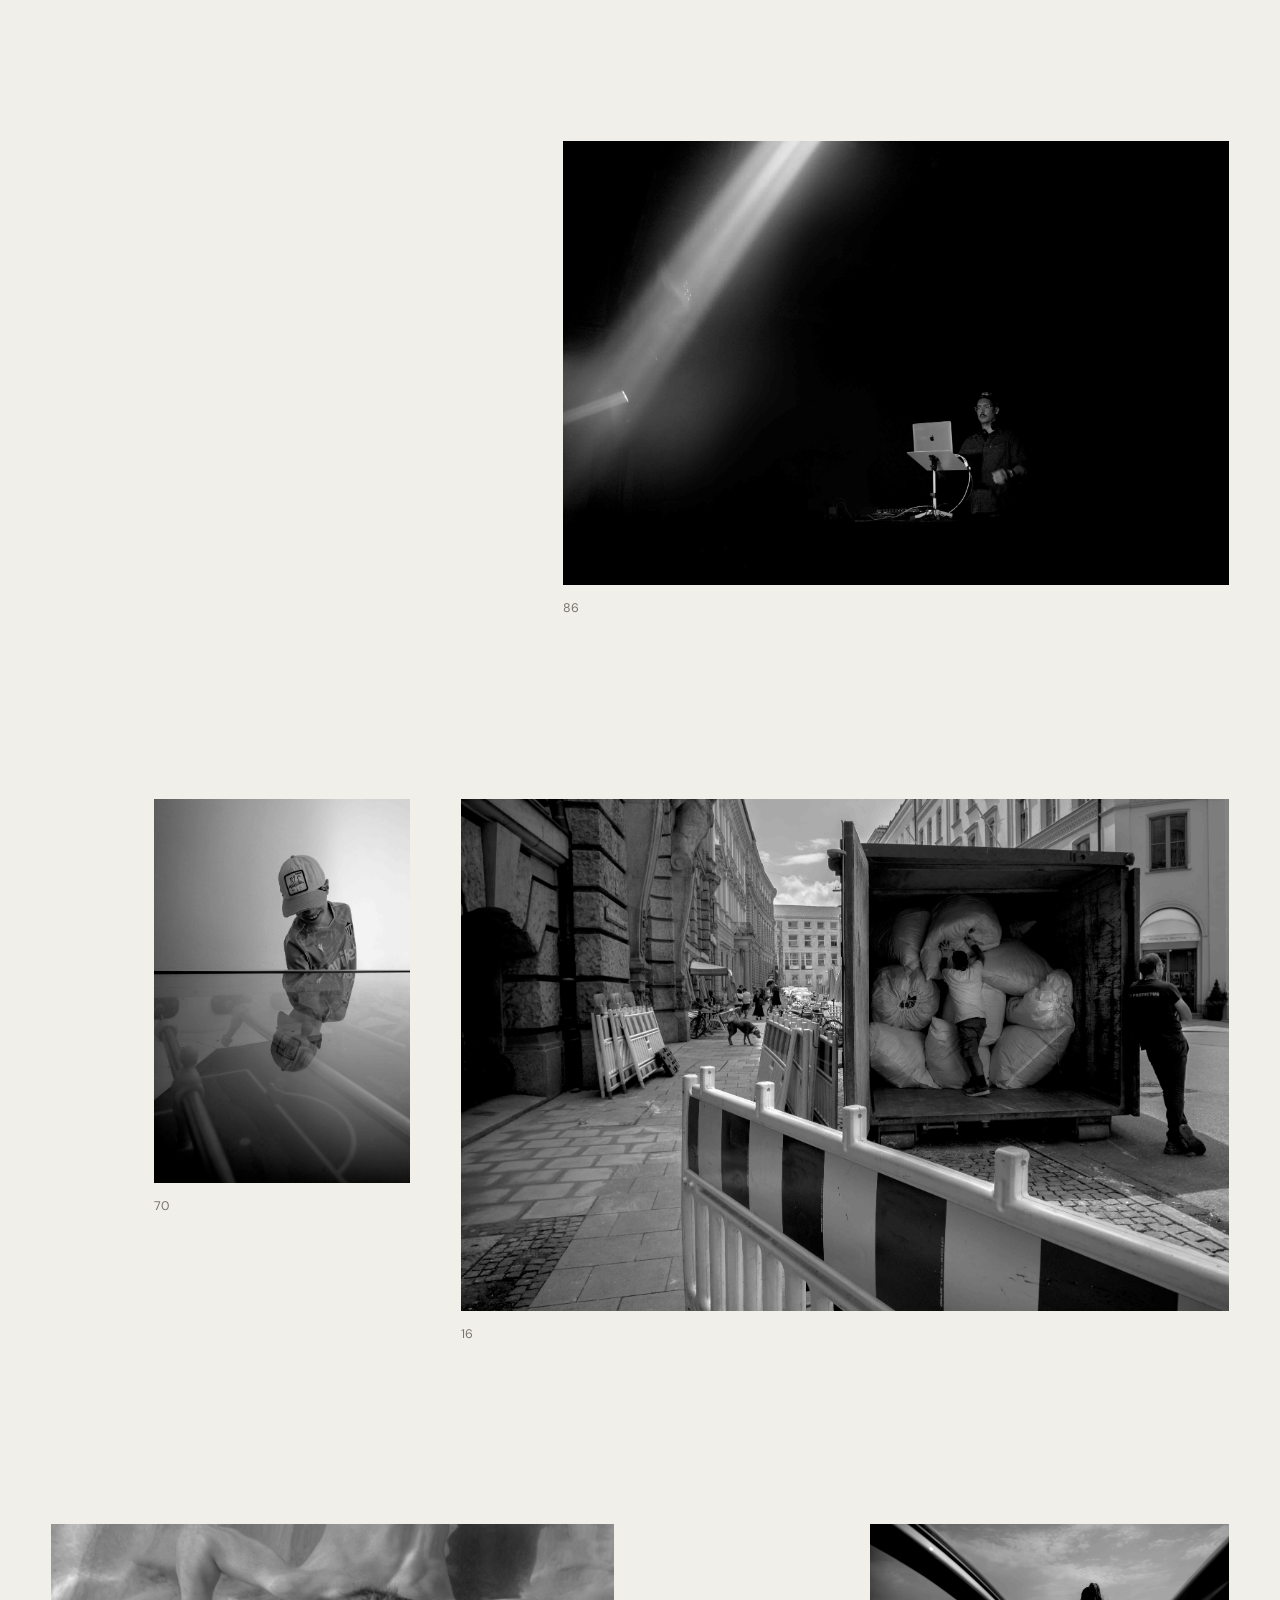
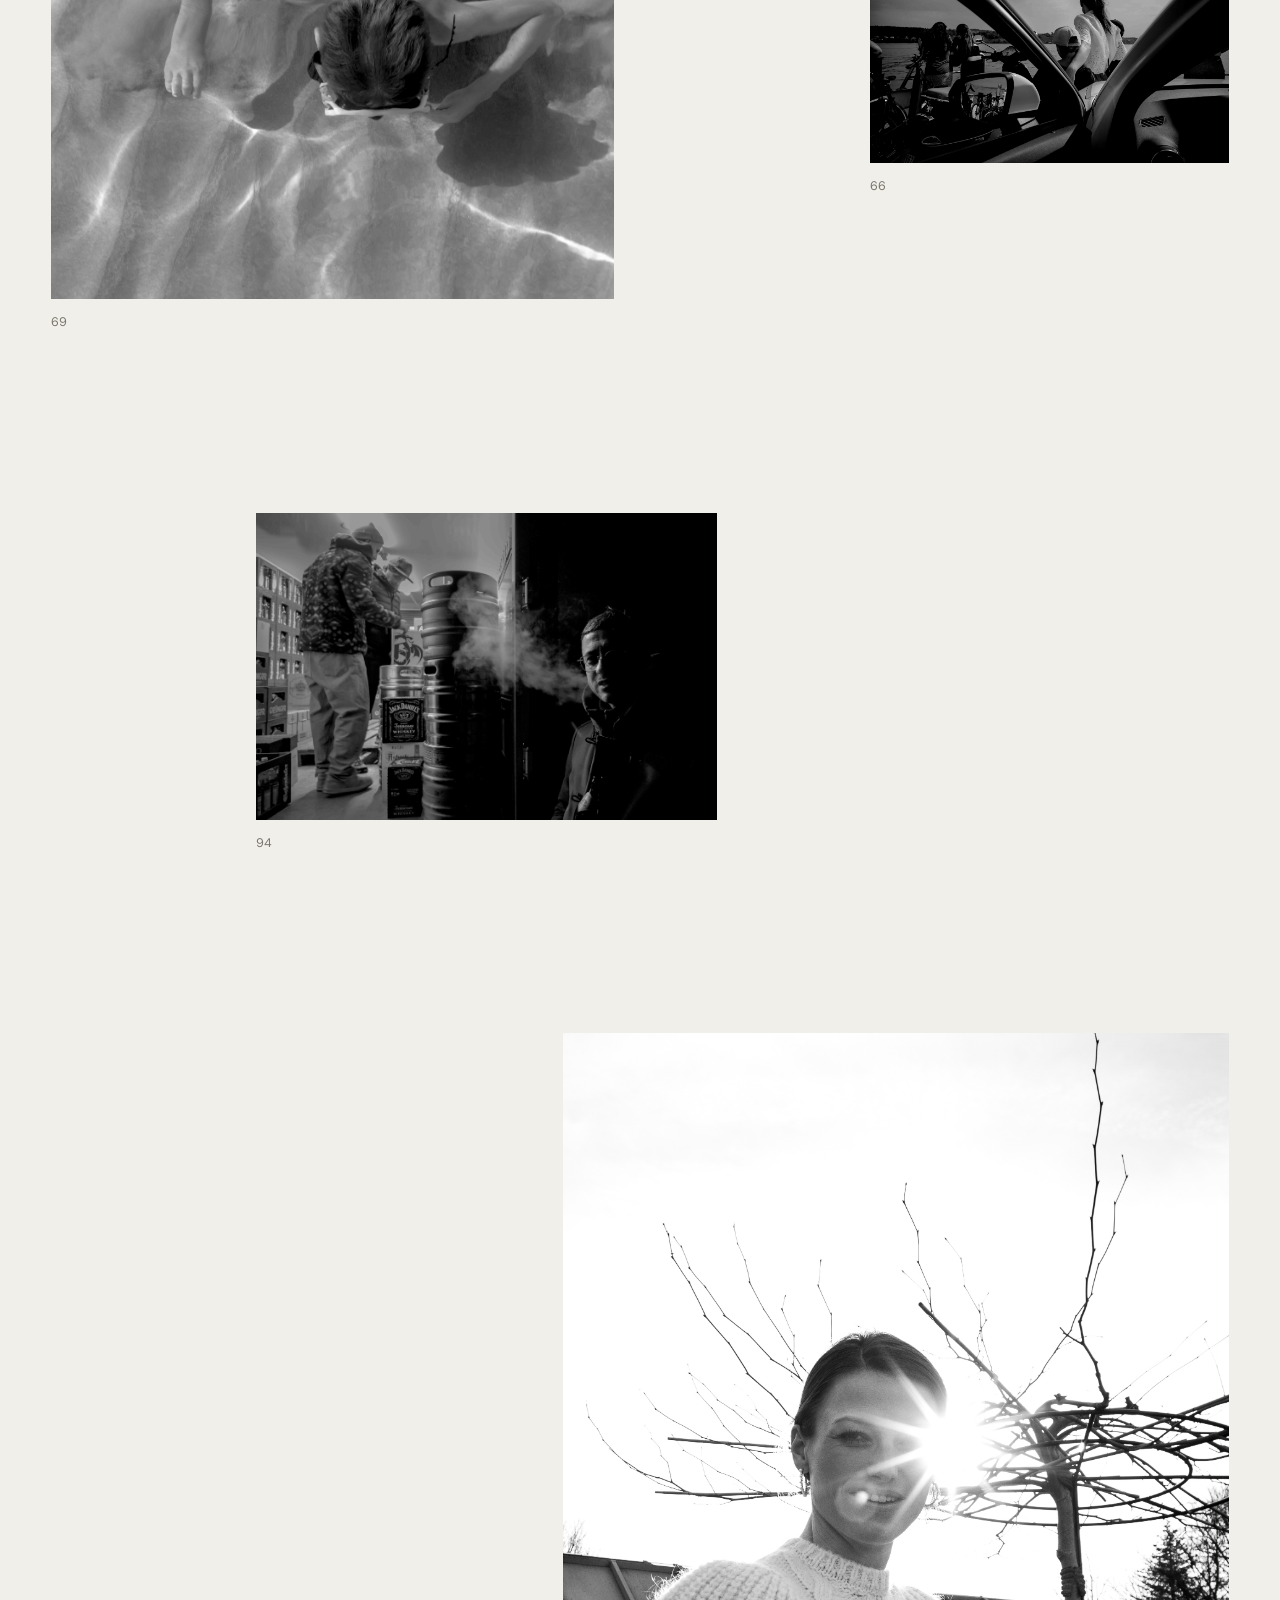
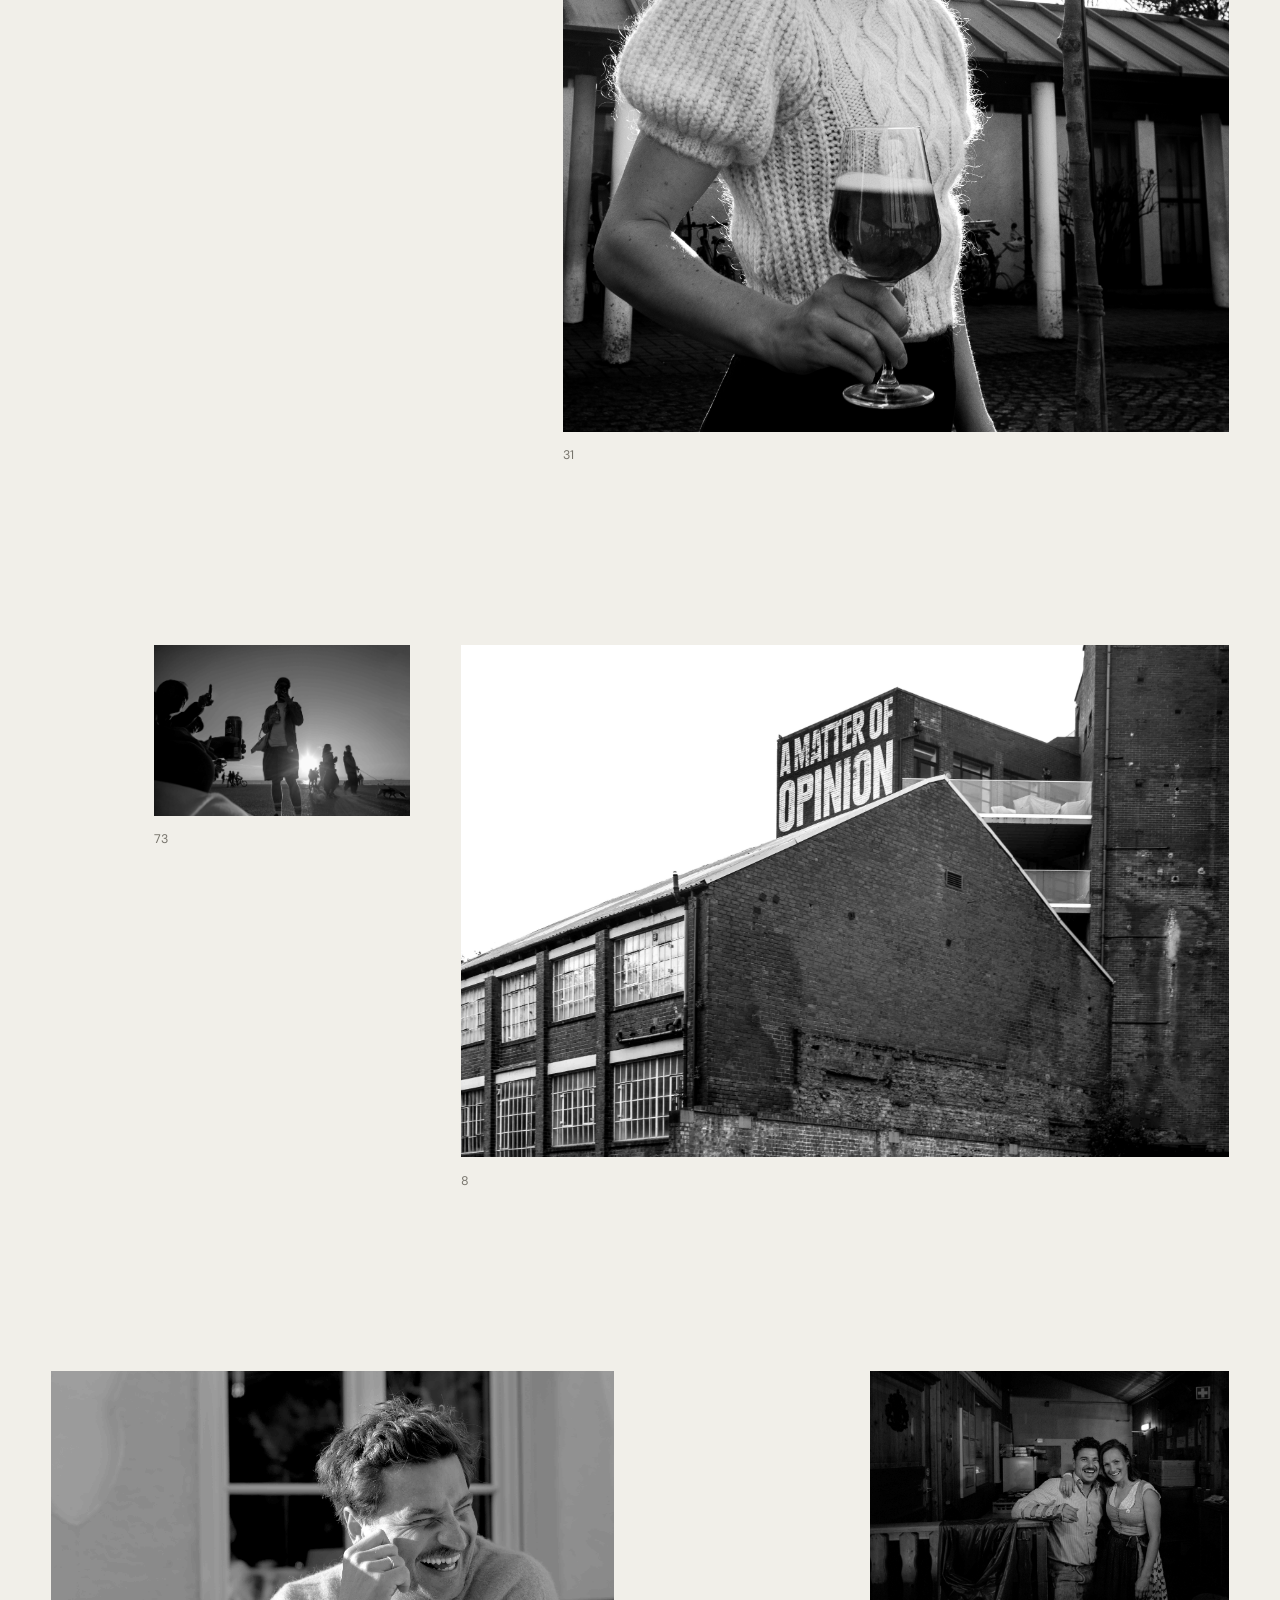
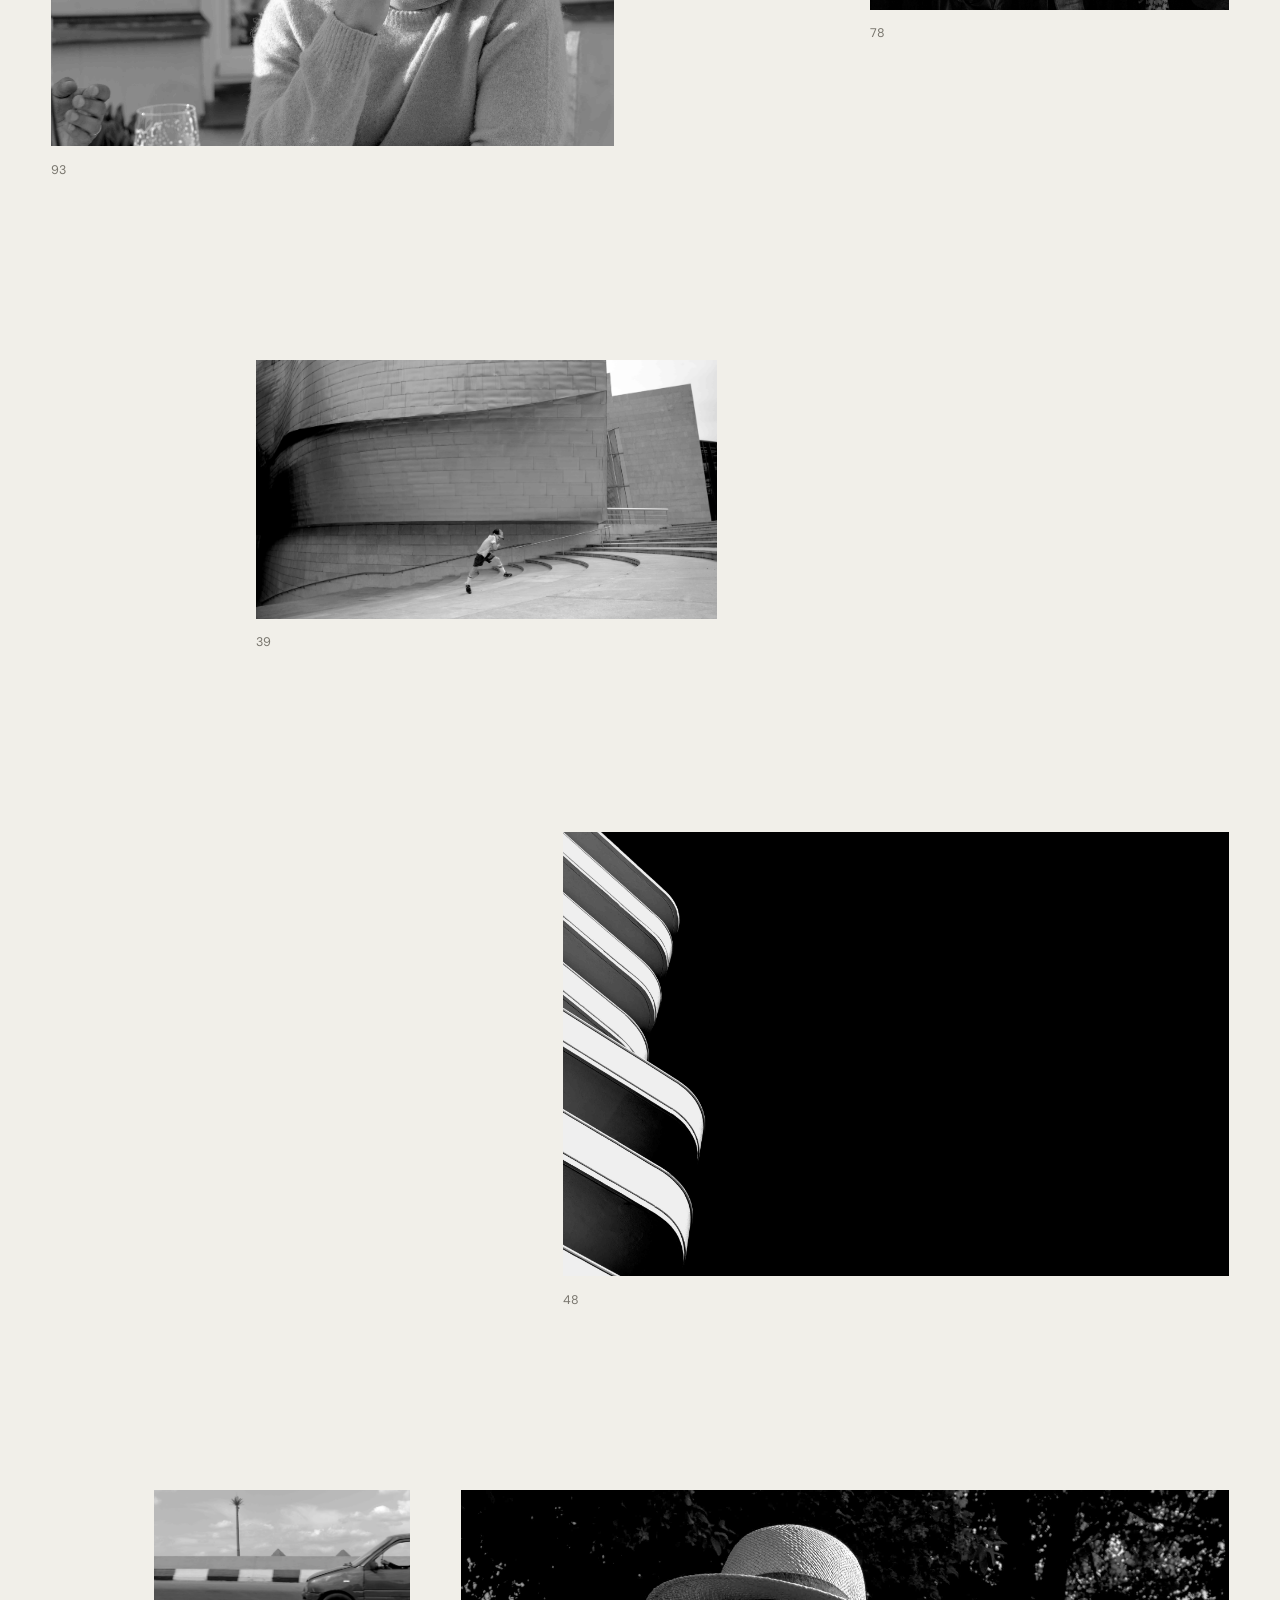
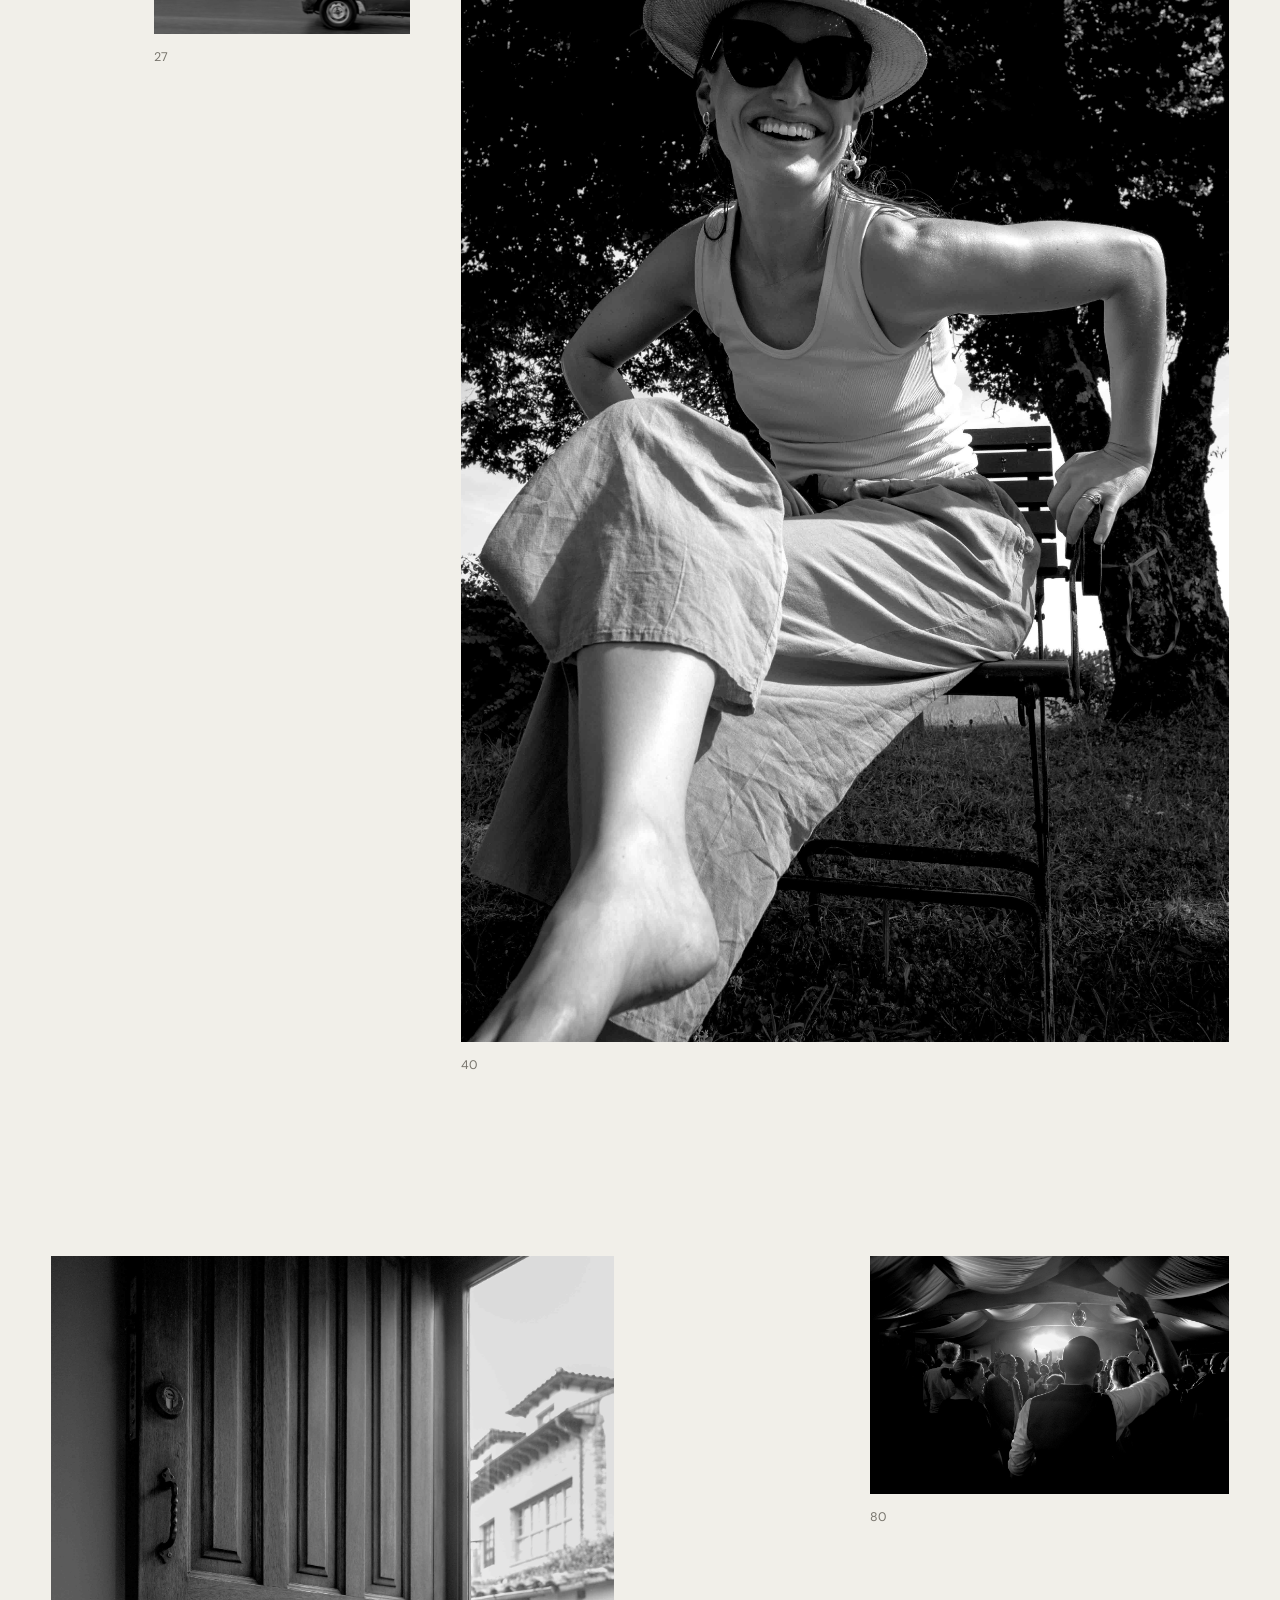
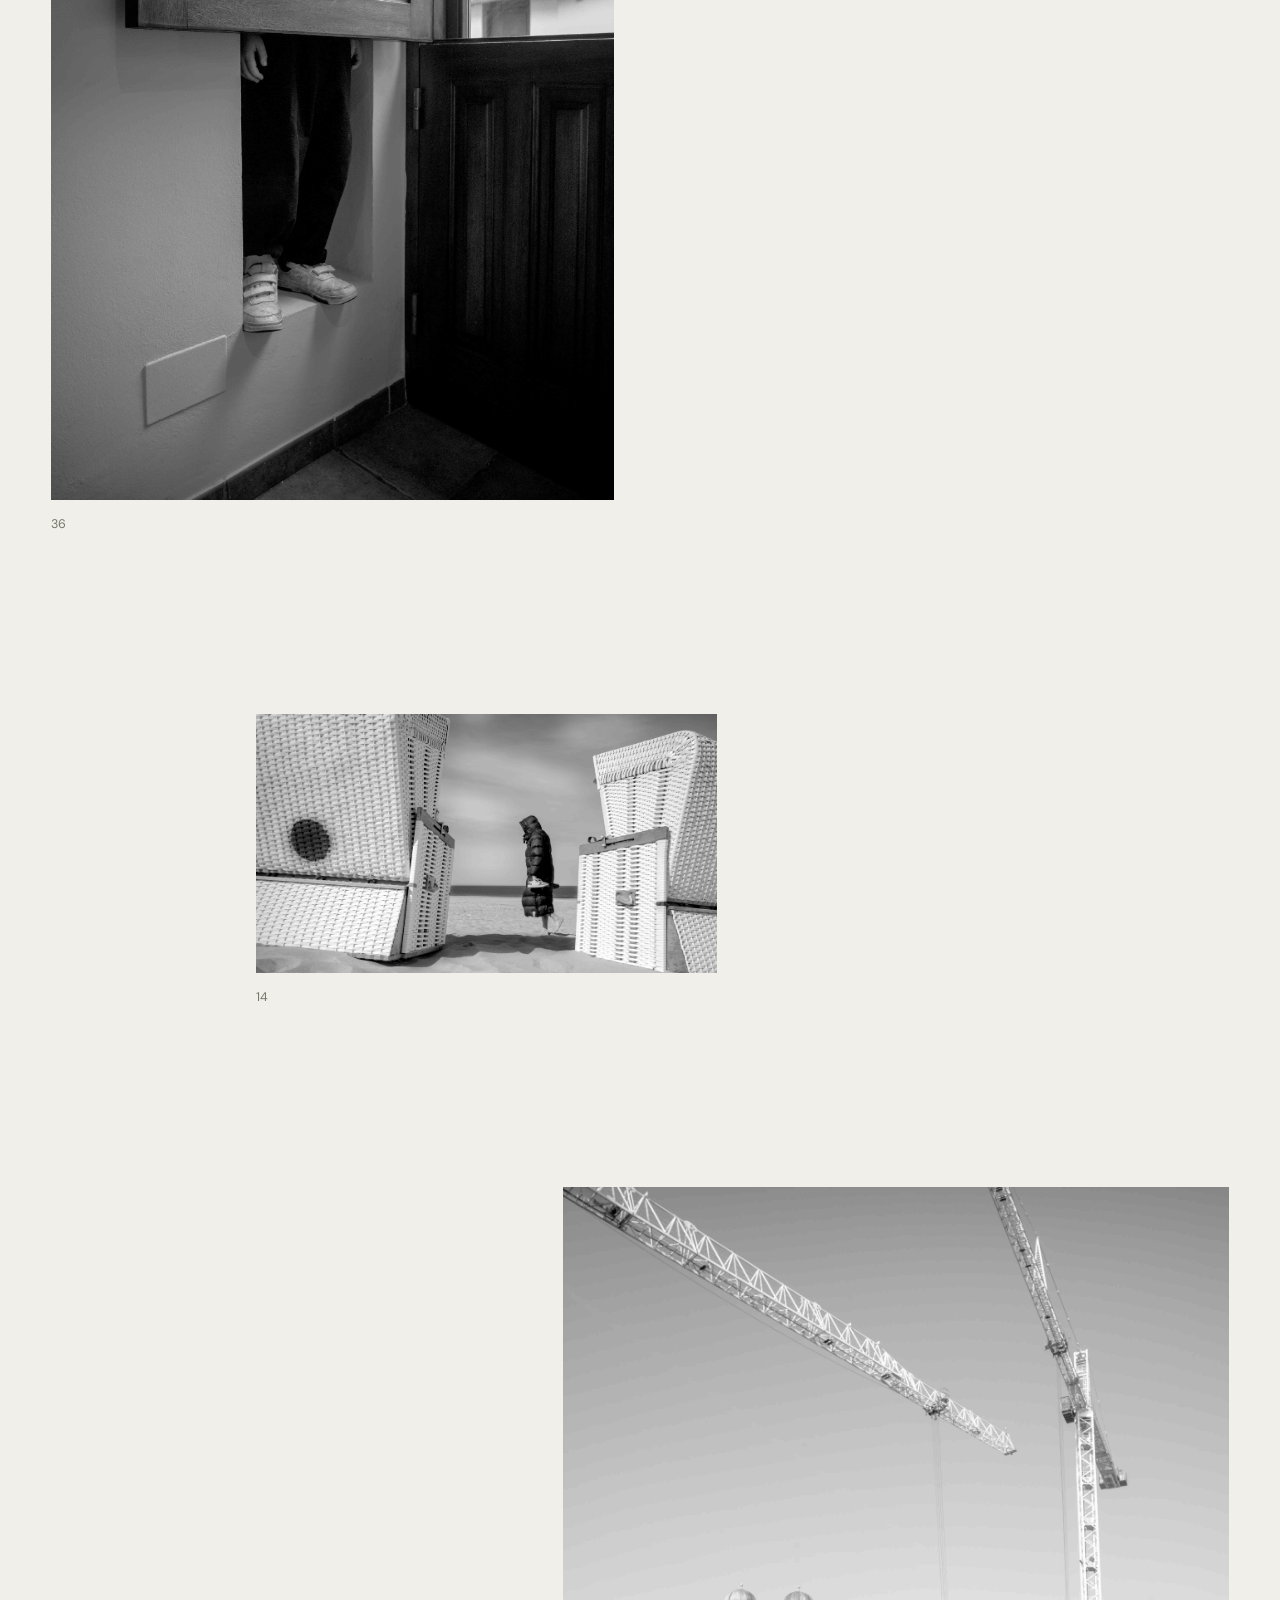
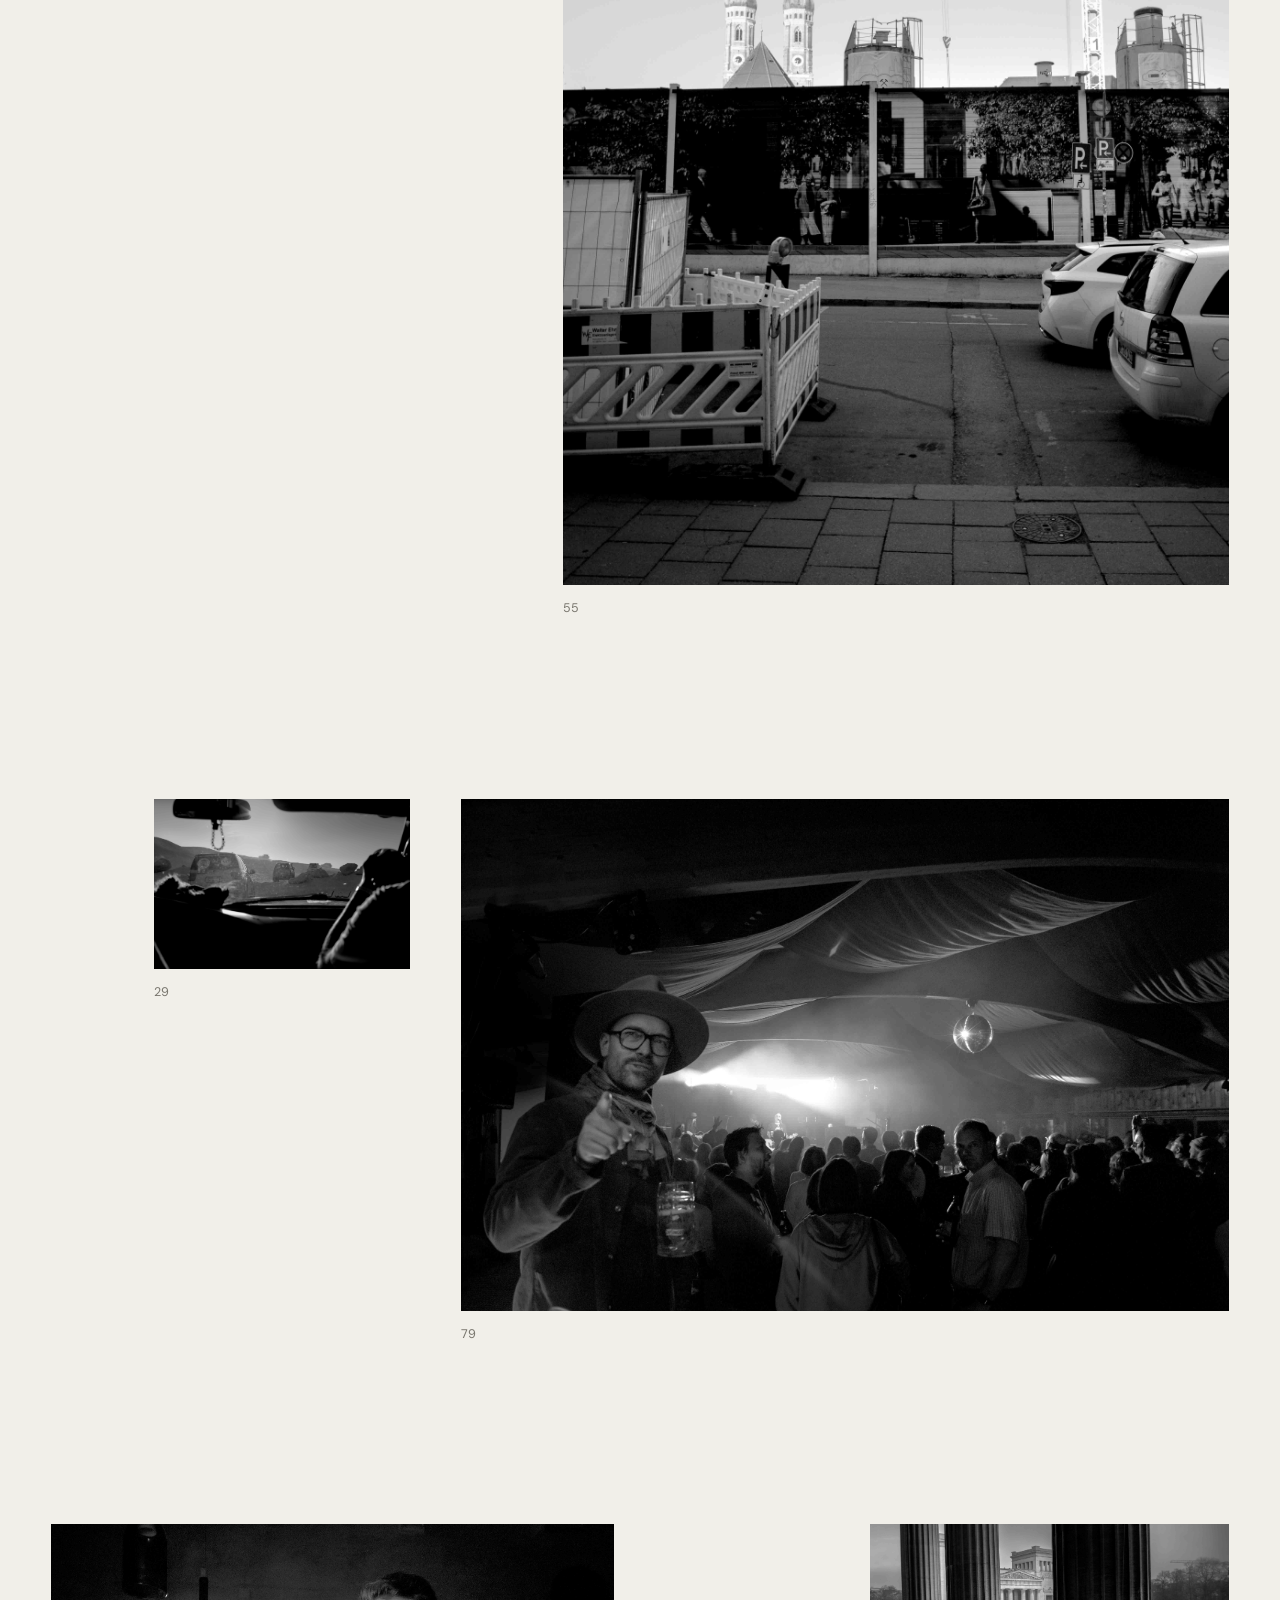
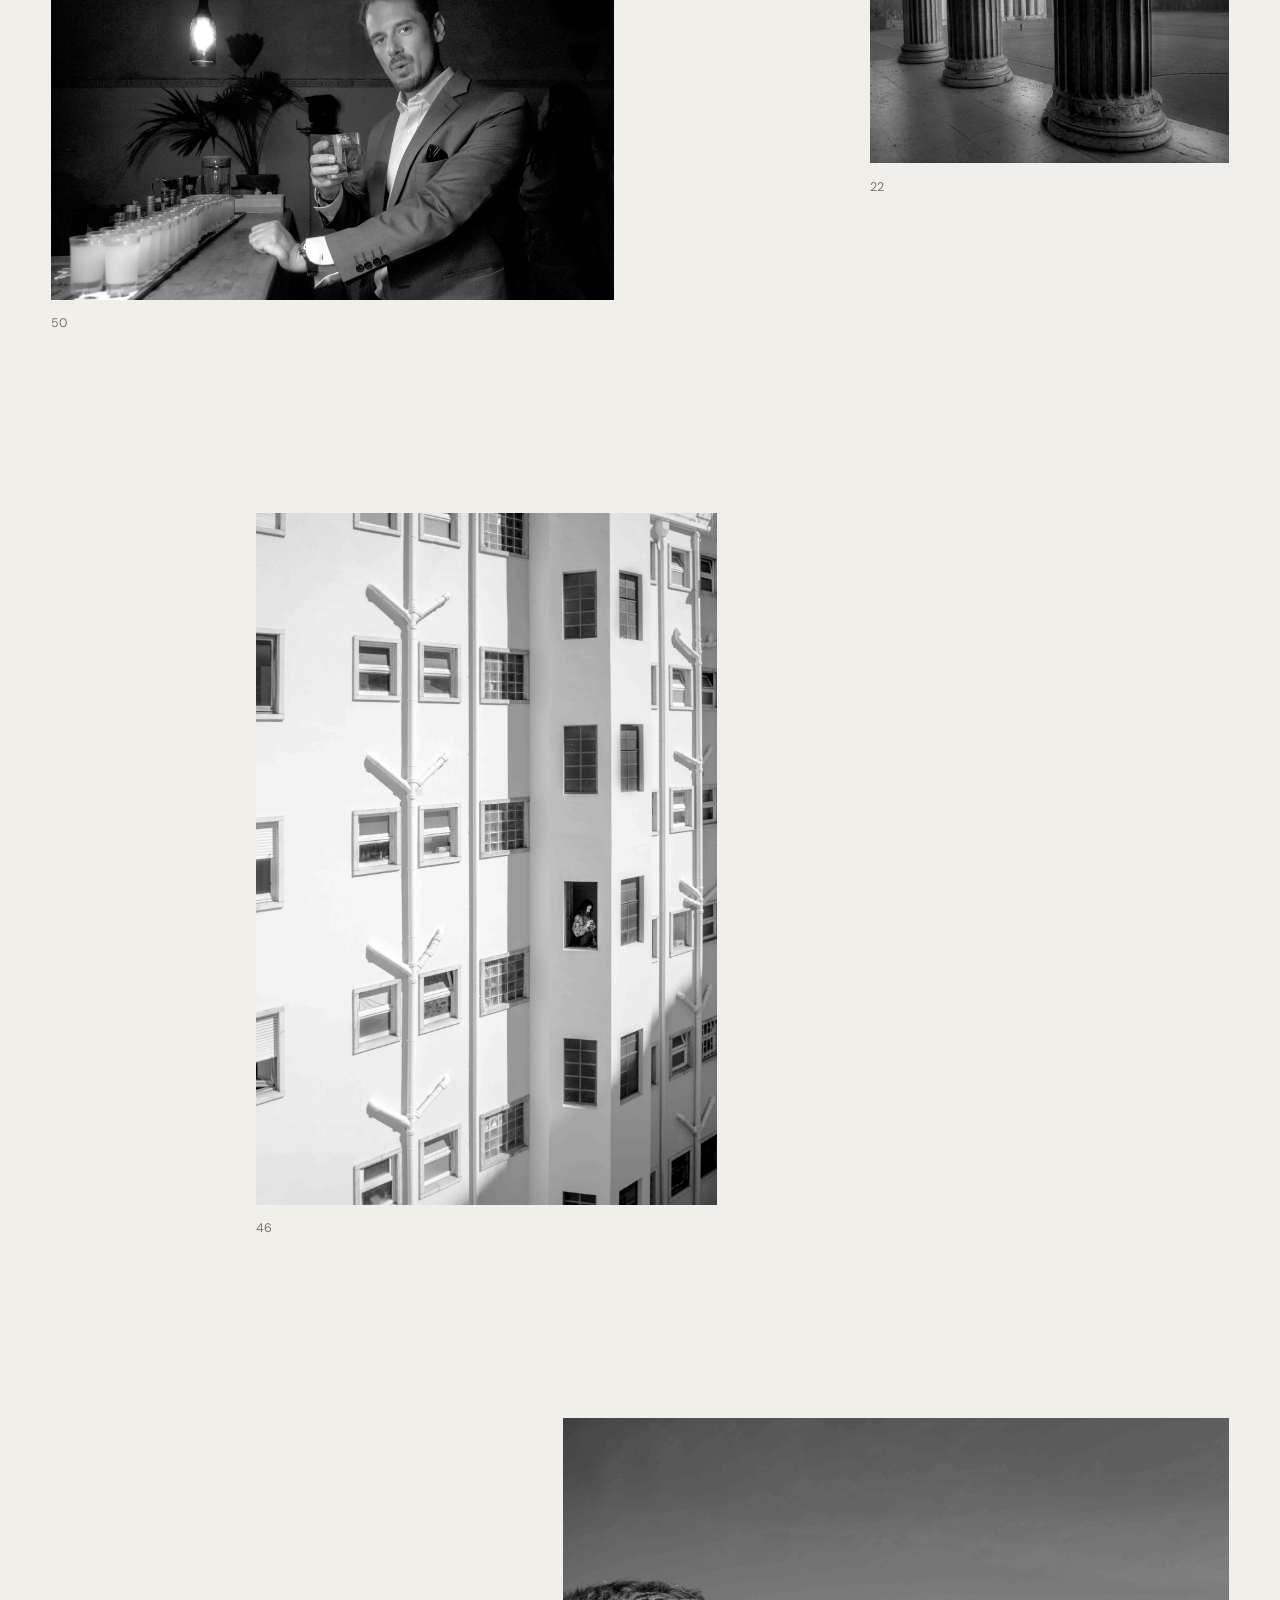
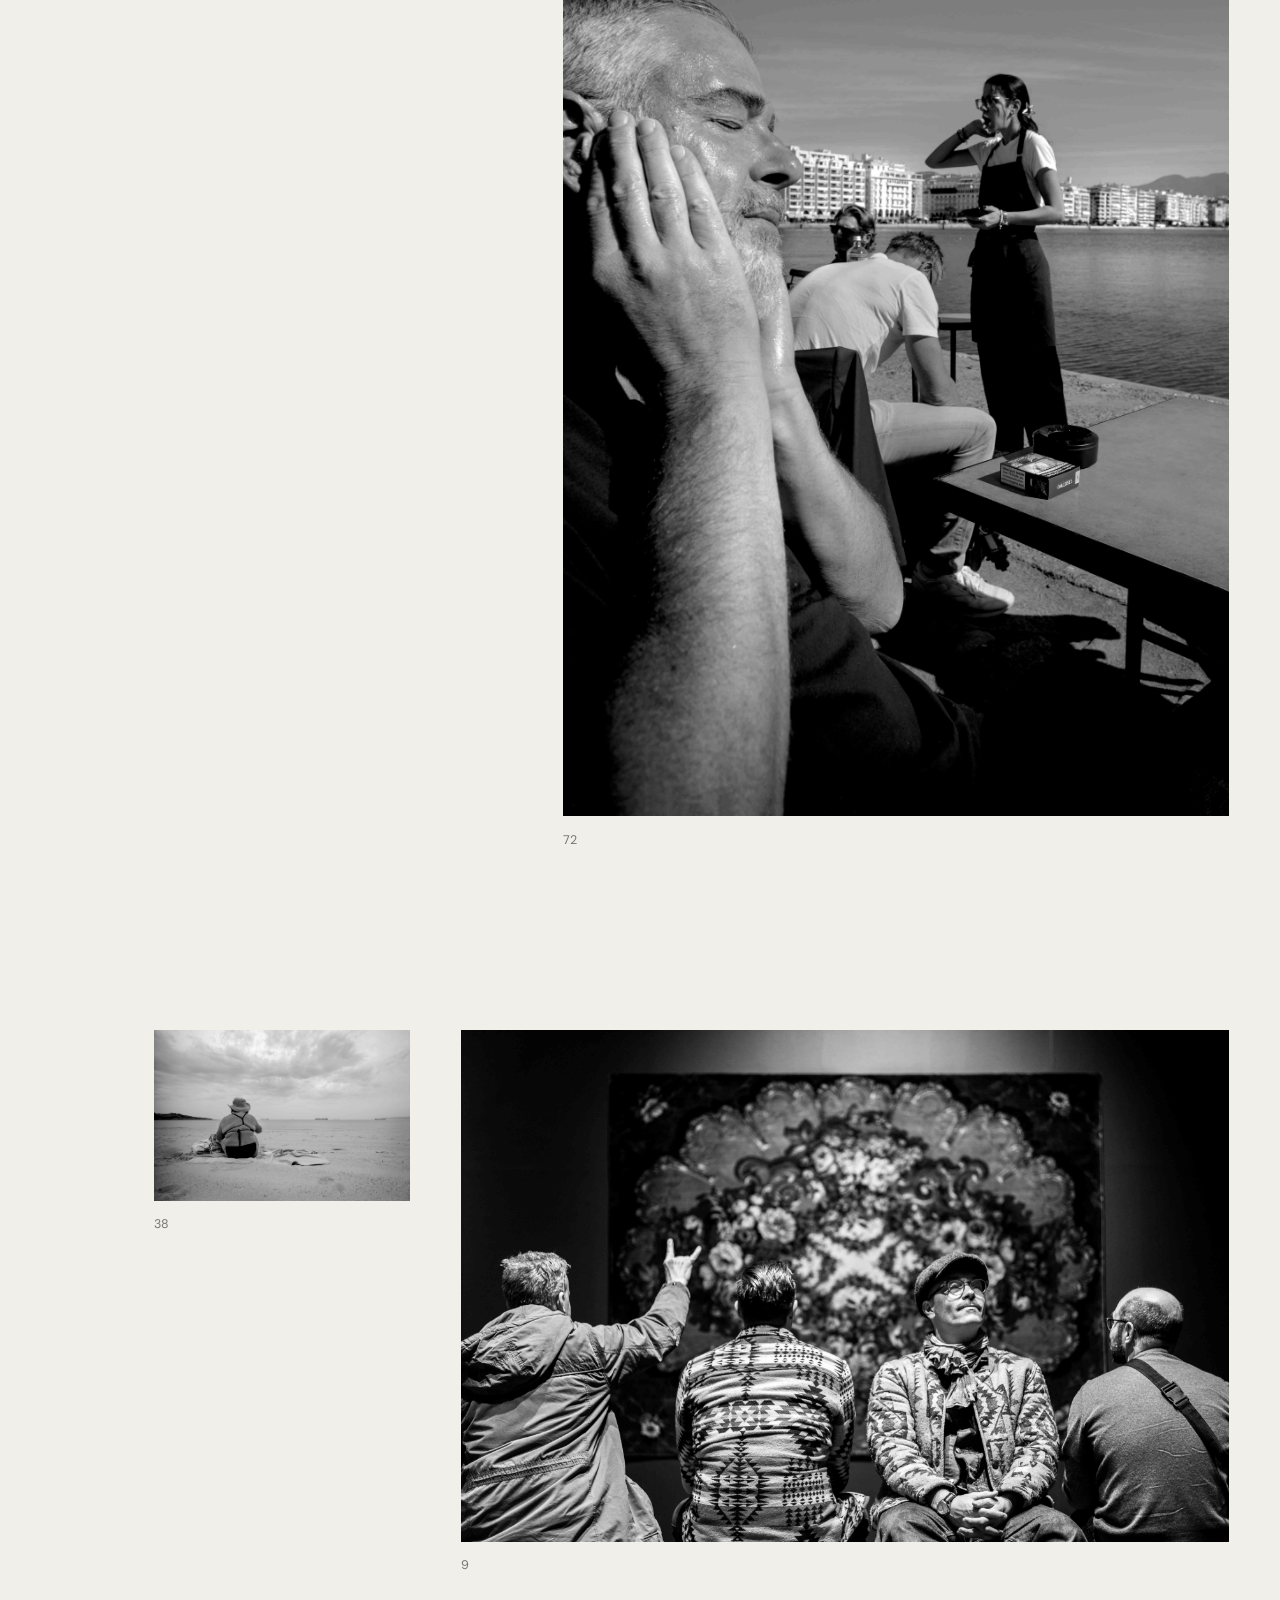
==== commit 292b8de6: "Update index.html" ====
--- a/index.html
+++ b/index.html
@@ -25,9 +25,10 @@
 </header>
 
   <main>
-    <h1 class="intro" br>light, edges.</h1>
-    <section id="gallery" class="grid" aria-label="Gallery"></section>
-  </main>
+  <h1 class="intro" style="padding-bottom: 0.5rem;">light, edges.</h1>
+  <p style="padding-left: var(--pad); padding-bottom: clamp(4rem, 12vh, 10rem); font-size: 0.85rem; color: var(--ink-soft); margin: 0;">refresh to get randomised order of fotos</p>
+  <section id="gallery" class="grid" aria-label="Gallery"></section>
+</main>
 
   <div id="viewer" class="viewer" hidden>
     <button class="viewer-close" aria-label="Close">Close</button>
--- a/style.css
+++ b/style.css
@@ -21,7 +21,7 @@
   60%{transform:translate(-2%,-1%)}80%{transform:translate(3%,3%)}100%{transform:translate(0,0)}}
 @media (prefers-reduced-motion:reduce){.grain{animation:none}}
 
-.nav{display:flex;justify-content:space-between;align-items:baseline;padding:var(--pad)}
+.nav{display:flex;justify-content:space-between;align-items:flex-end;padding:var(--pad)}
 .logo{font:400 1.05rem var(--serif);letter-spacing:.01em}
 .nav nav{display:flex;gap:2rem}
 .nav nav a,.viewer-bar a,.viewer-close{color:var(--ink-soft);transition:color .2s}
@@ -50,3 +50,8 @@
 .viewer-bar{position:absolute;left:var(--pad);right:var(--pad);bottom:var(--pad);display:flex;justify-content:space-between;align-items:baseline;gap:1rem}
 .viewer-bar span{font:italic 400 1rem var(--serif)}
 .viewer-bar a{cursor:pointer;border-bottom:1px solid currentColor;padding-bottom:2px}
+@media (max-width: 768px) {
+  .intro {
+    padding-top: 1.5rem; 
+  }
+}
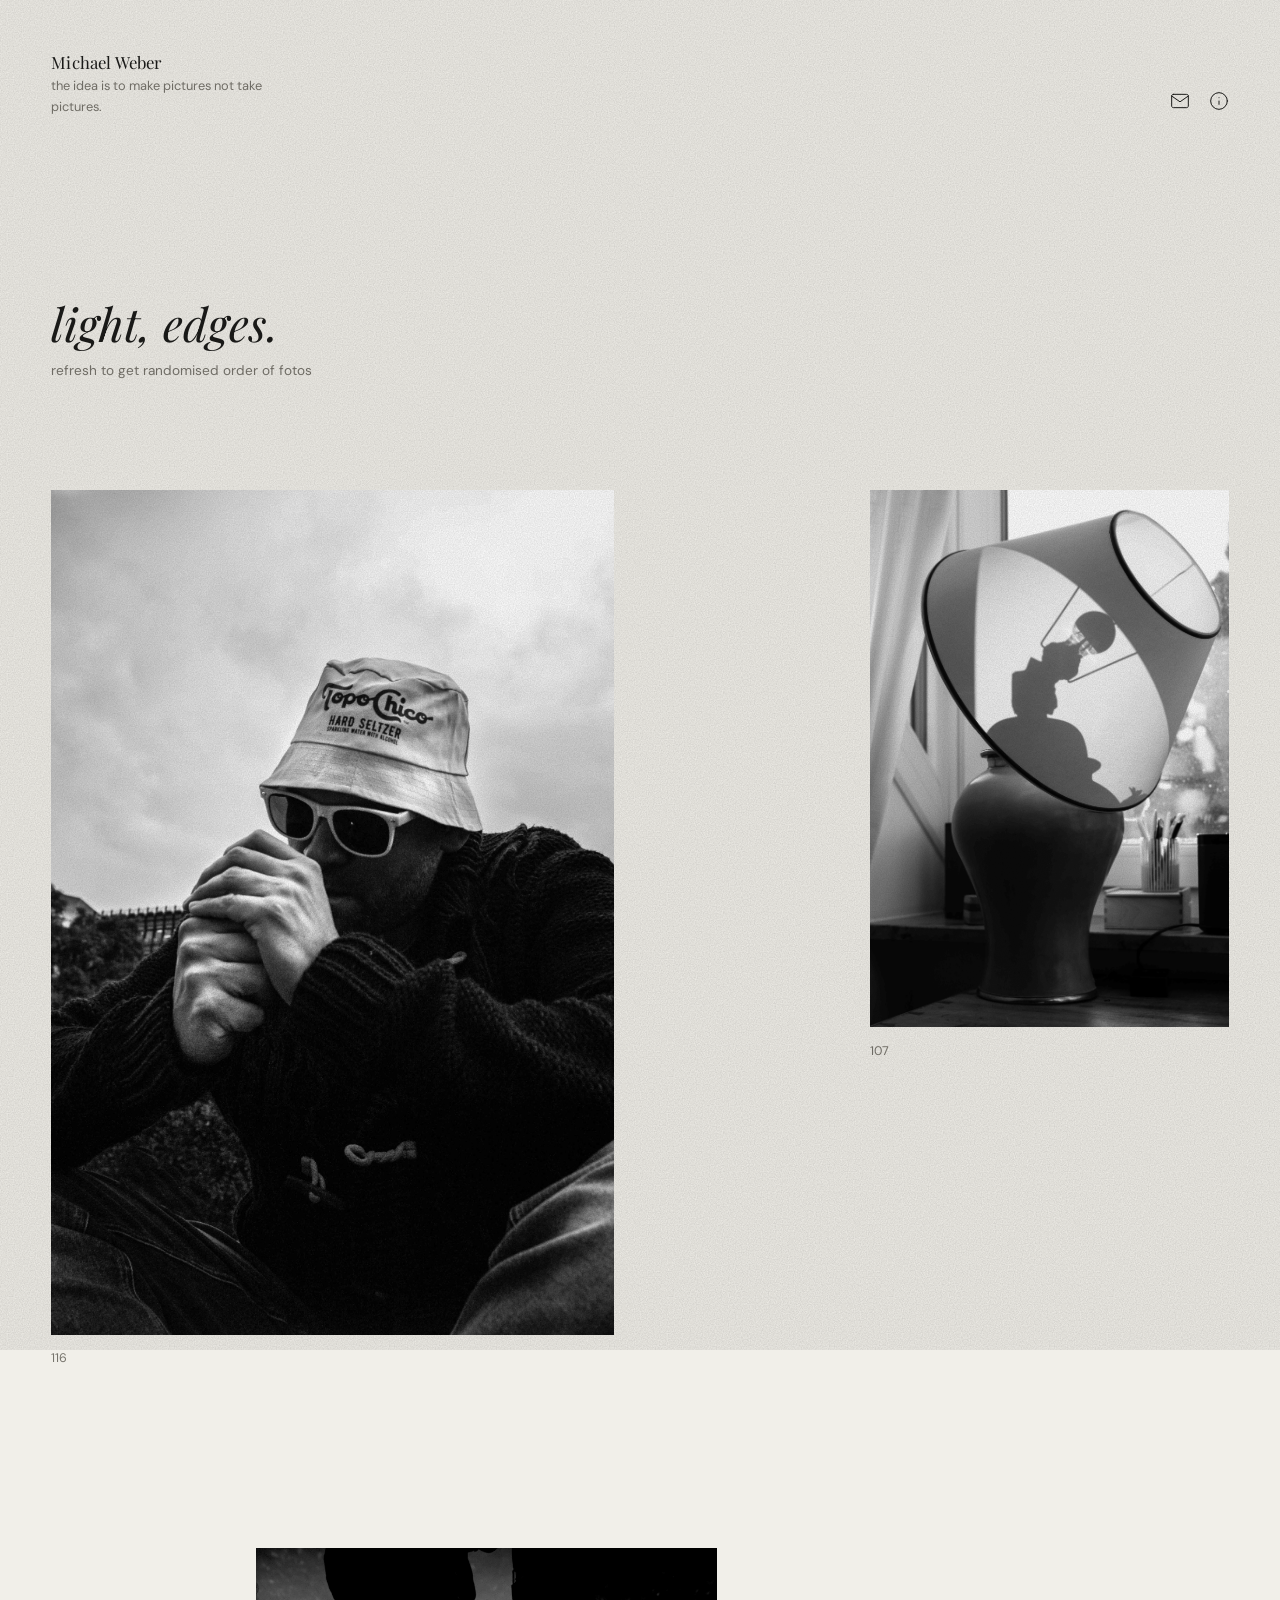
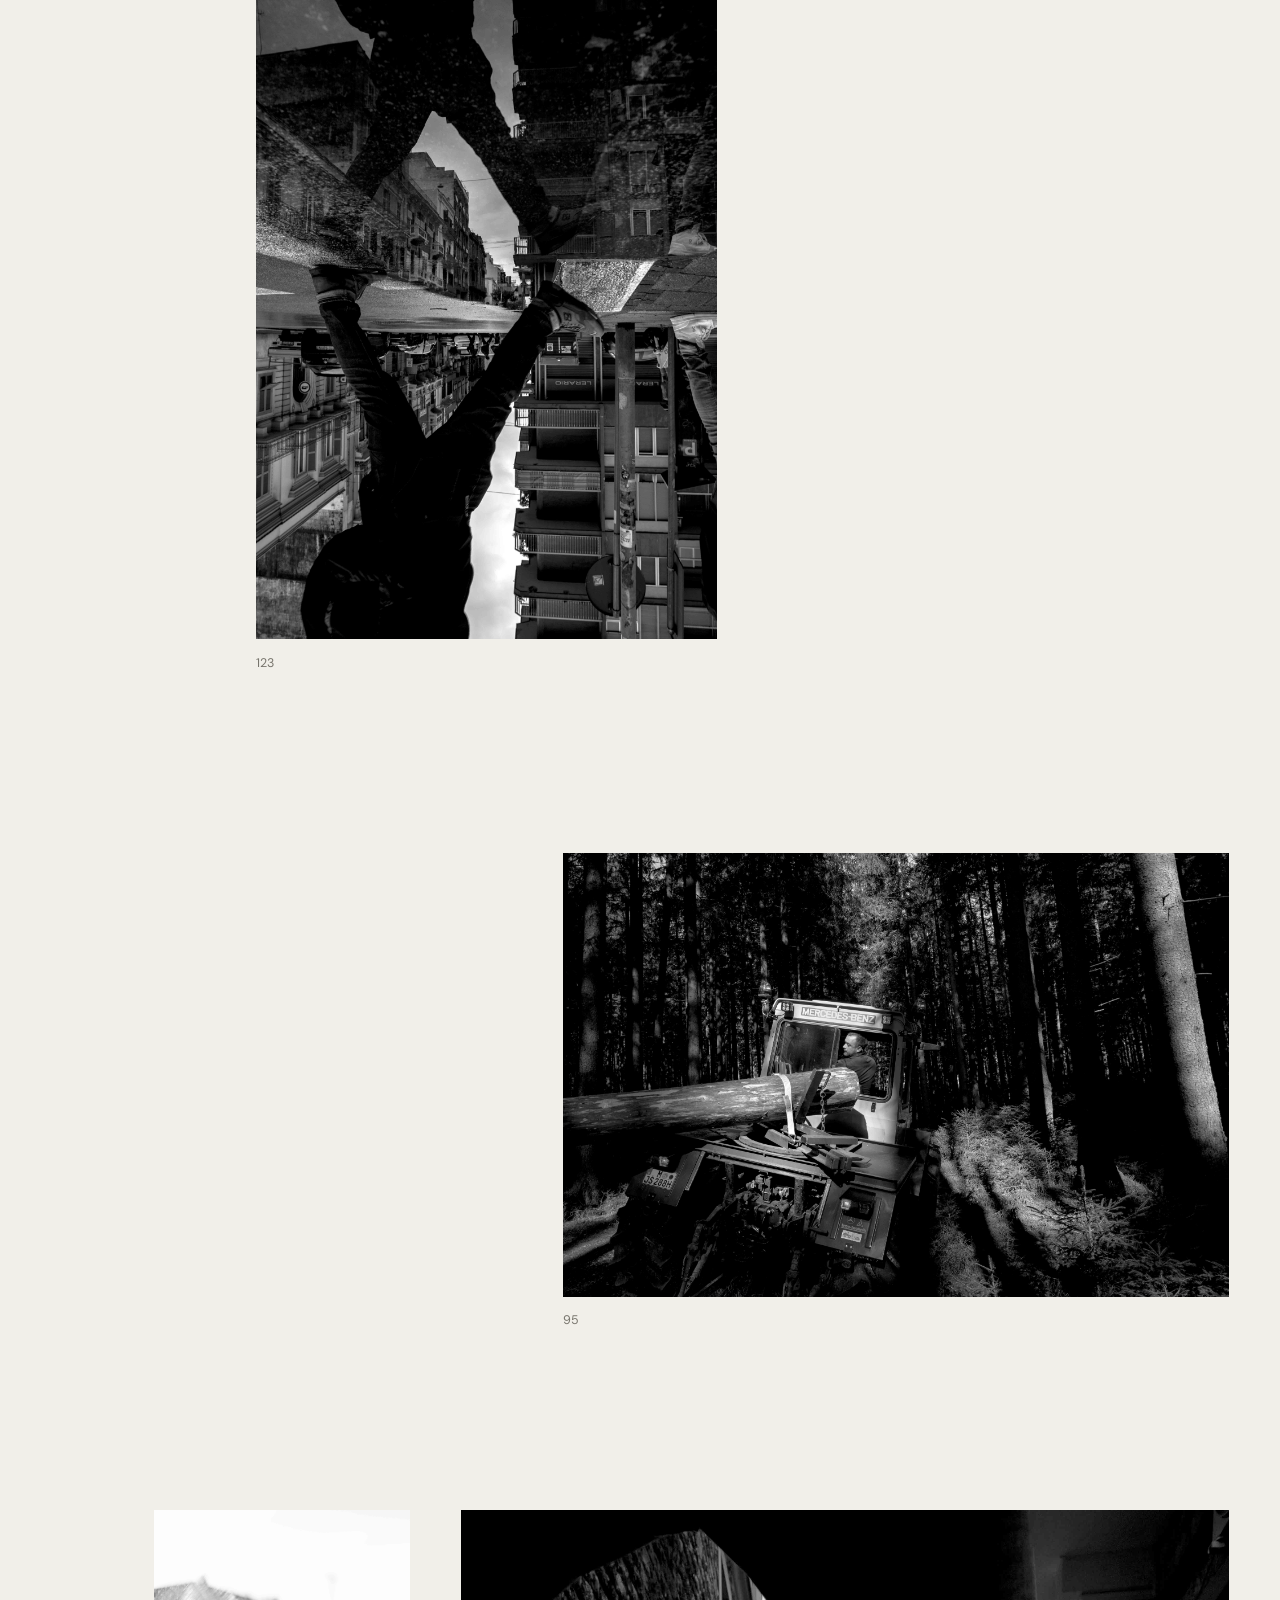
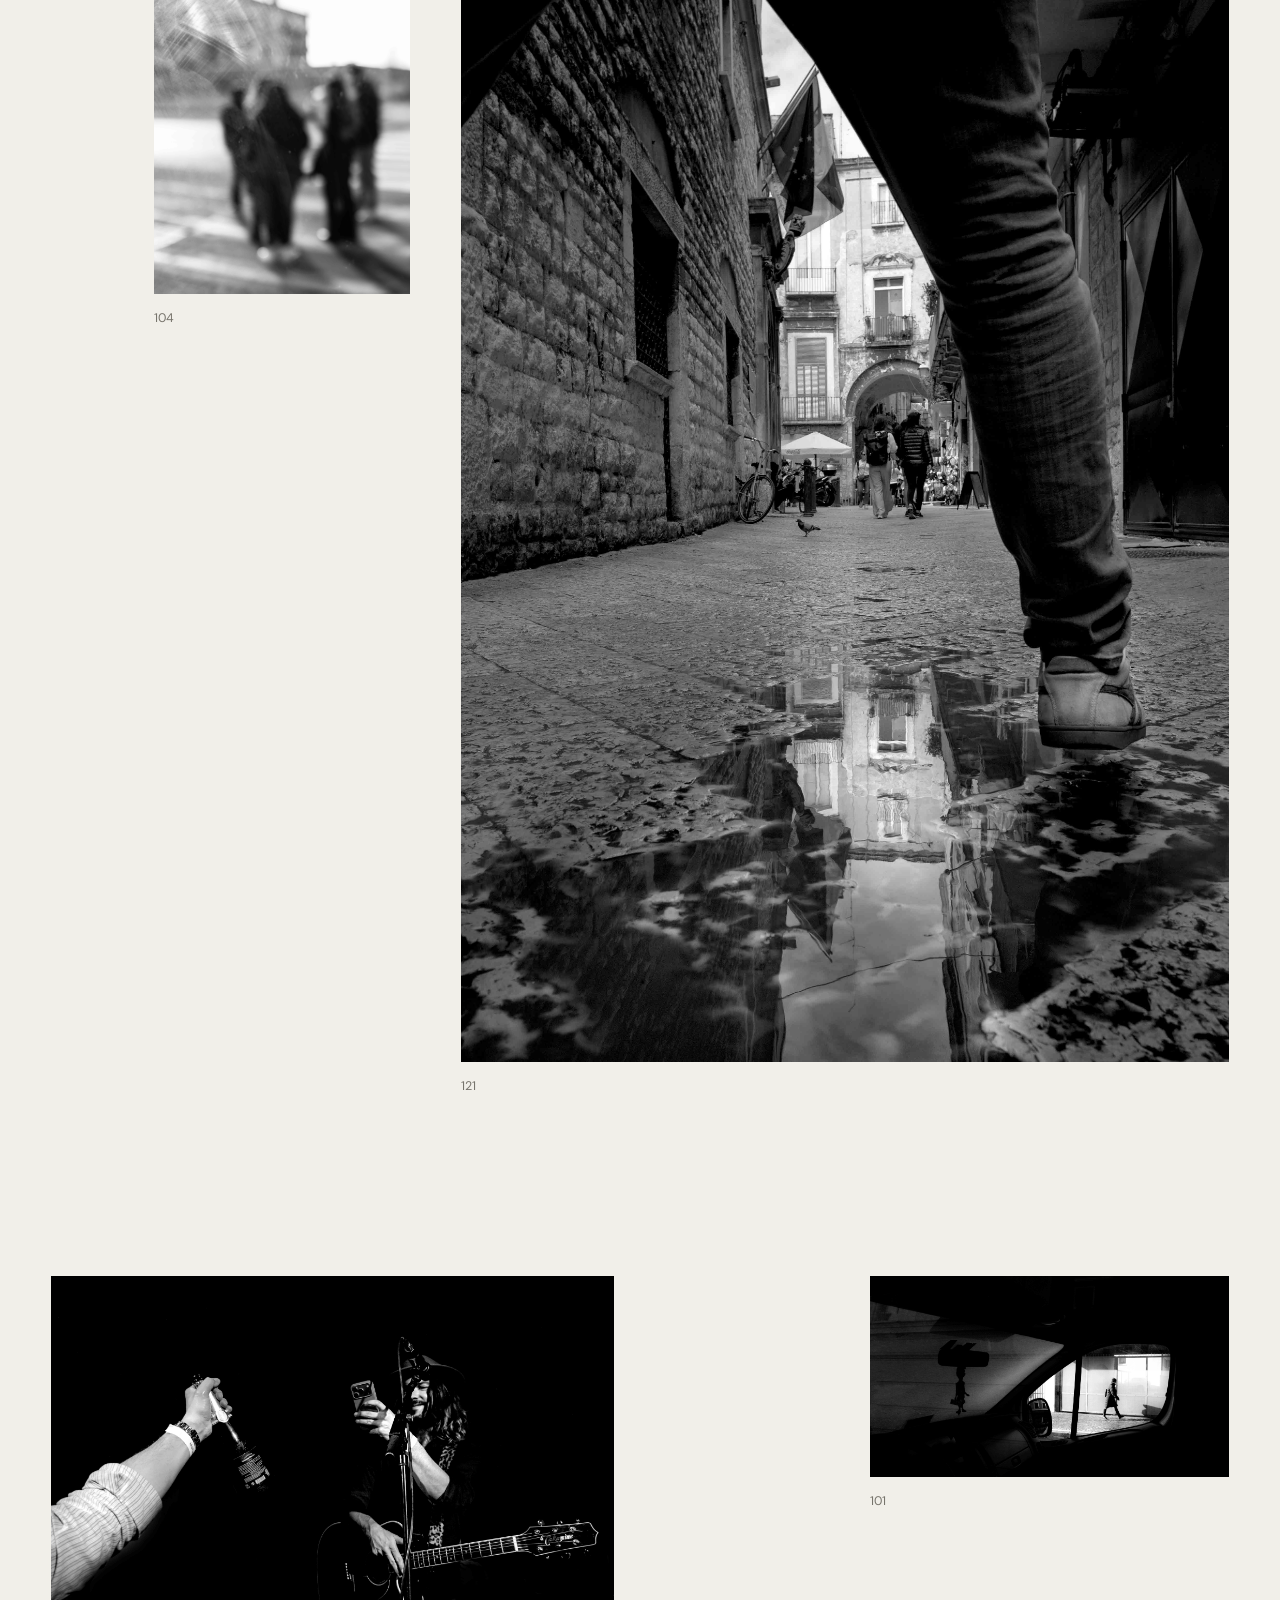
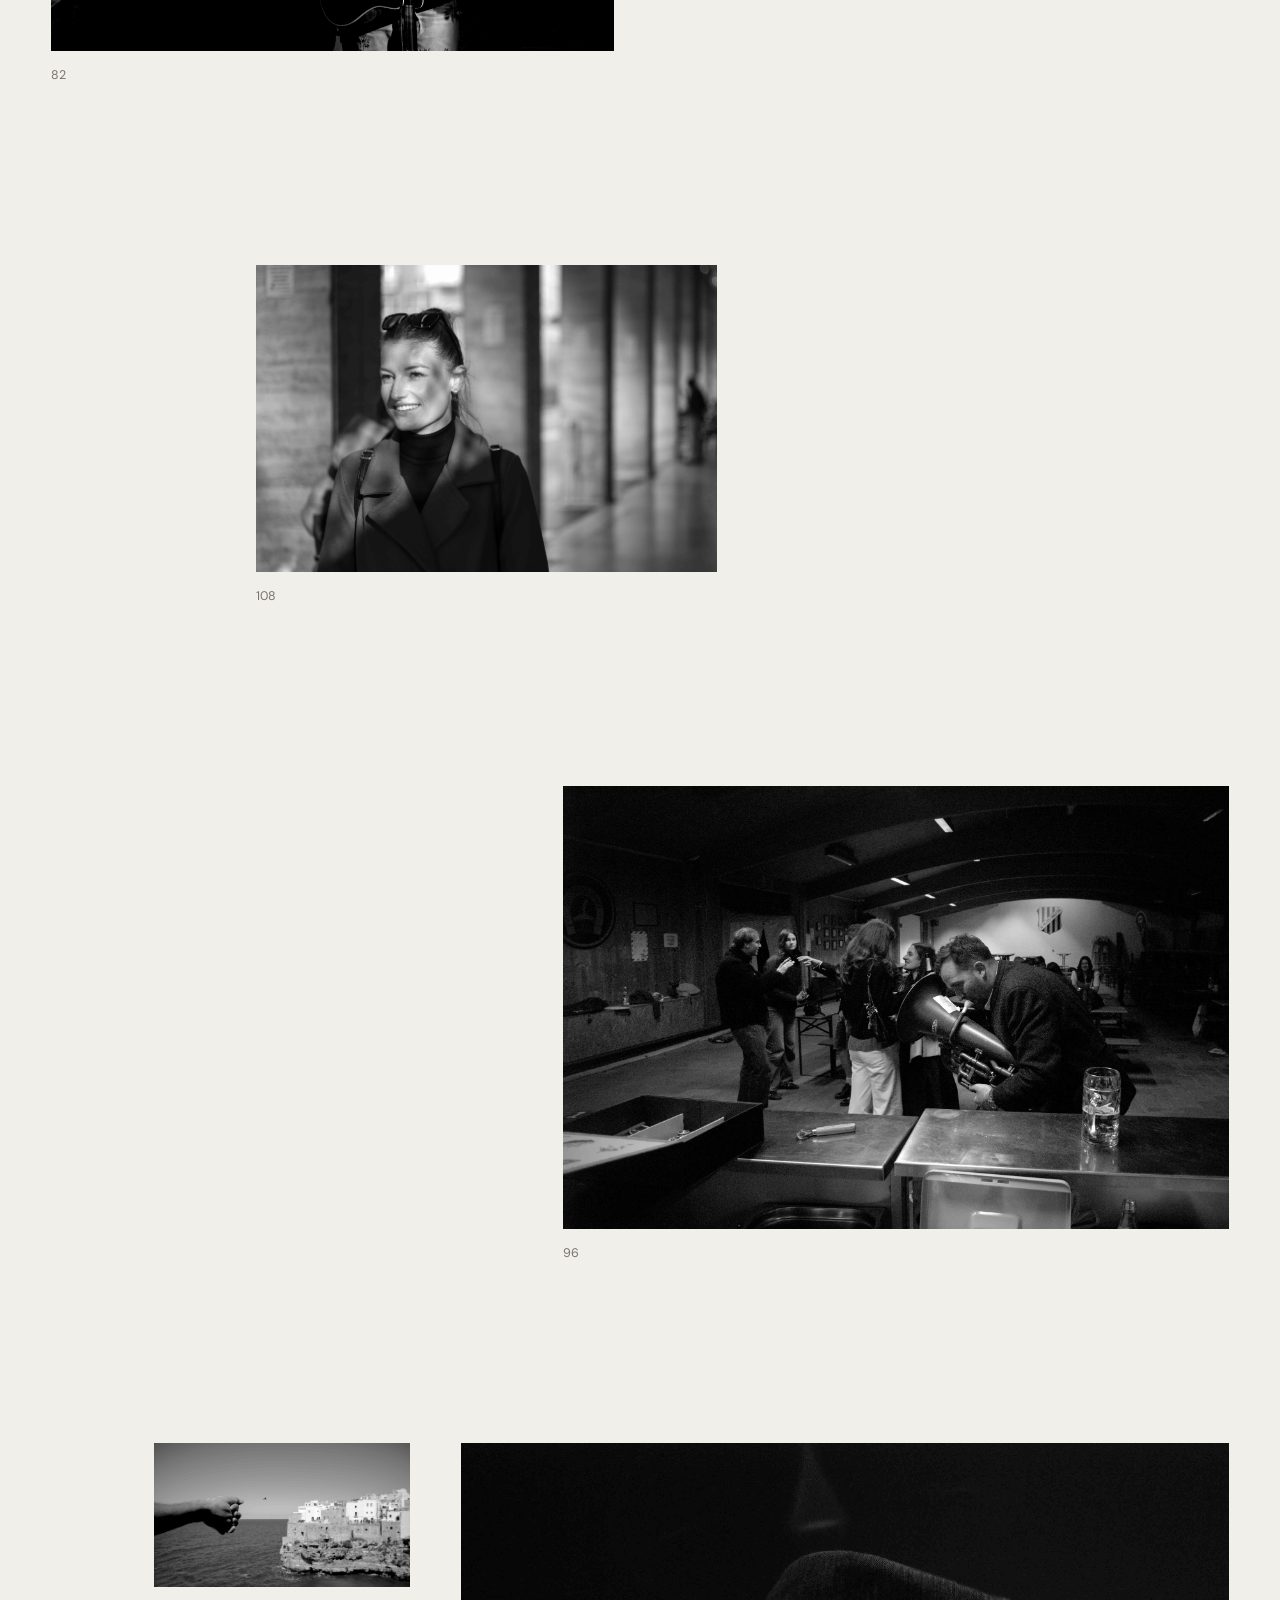
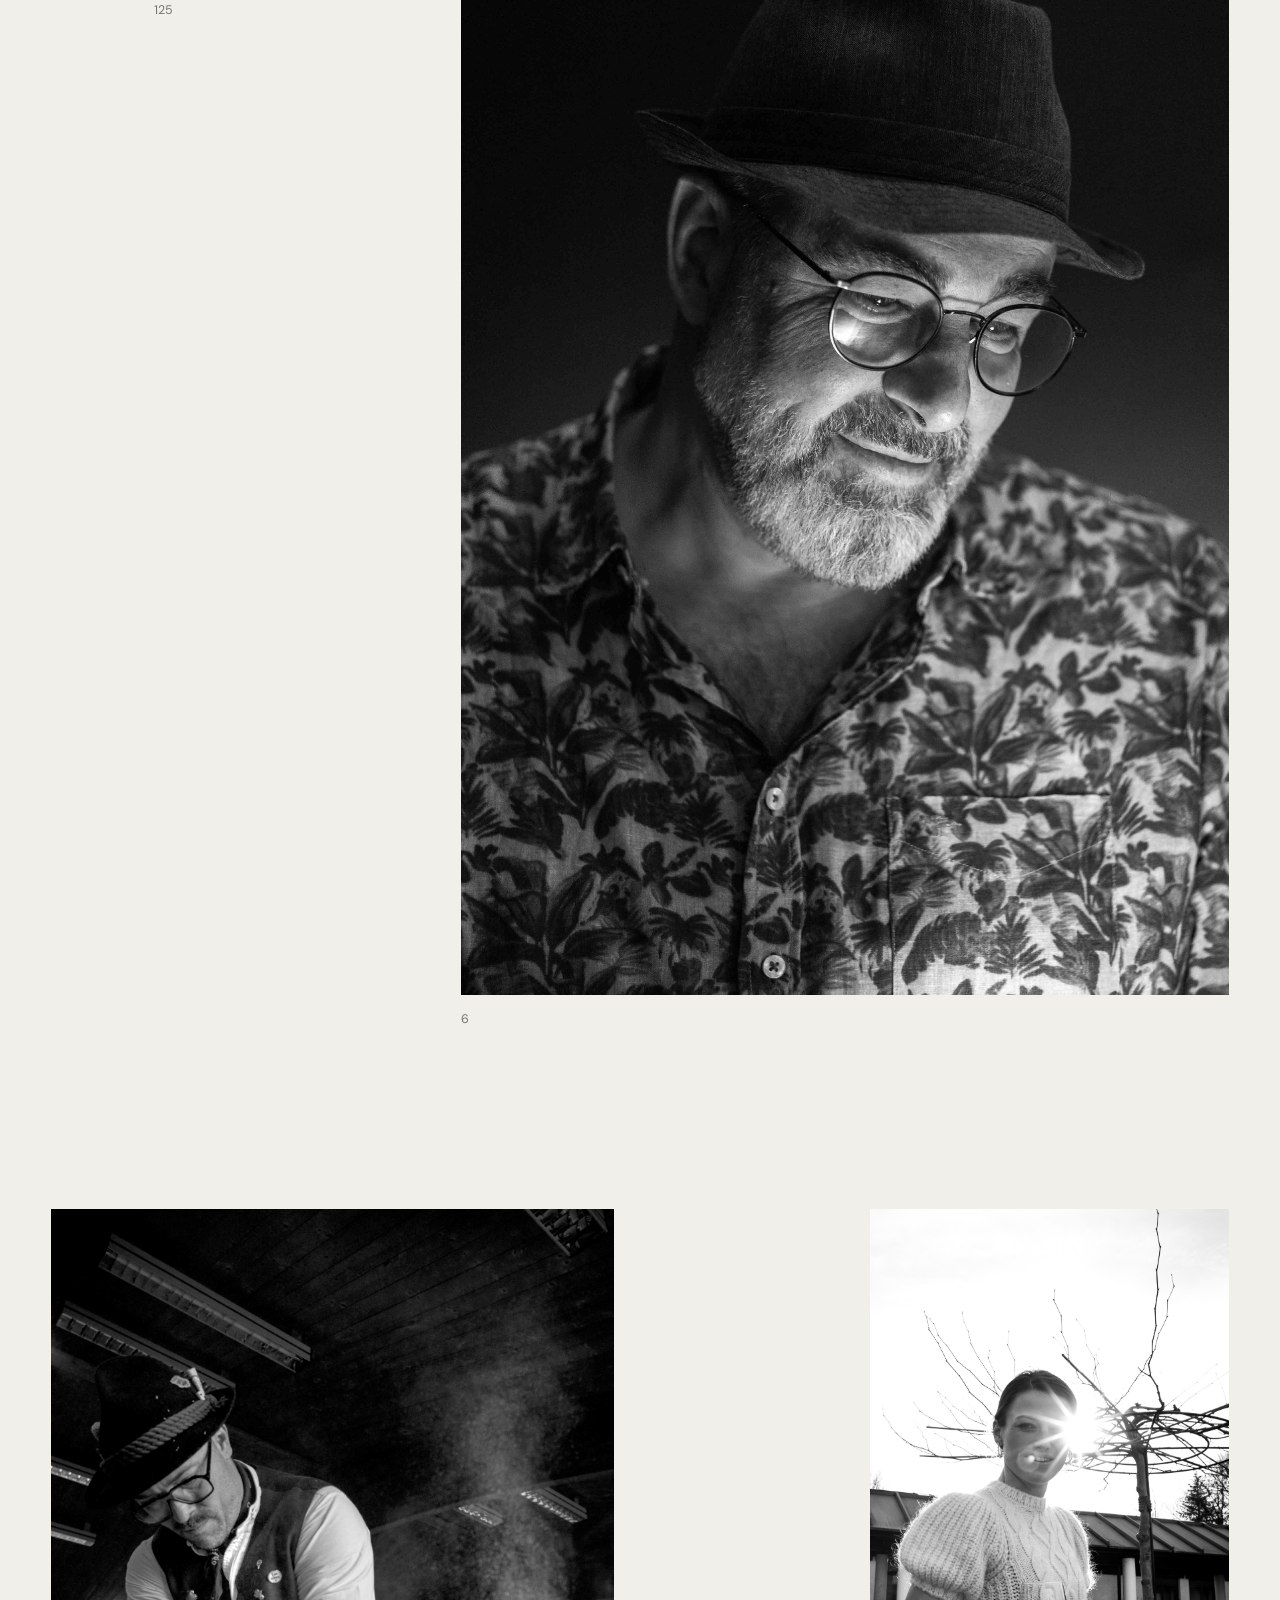
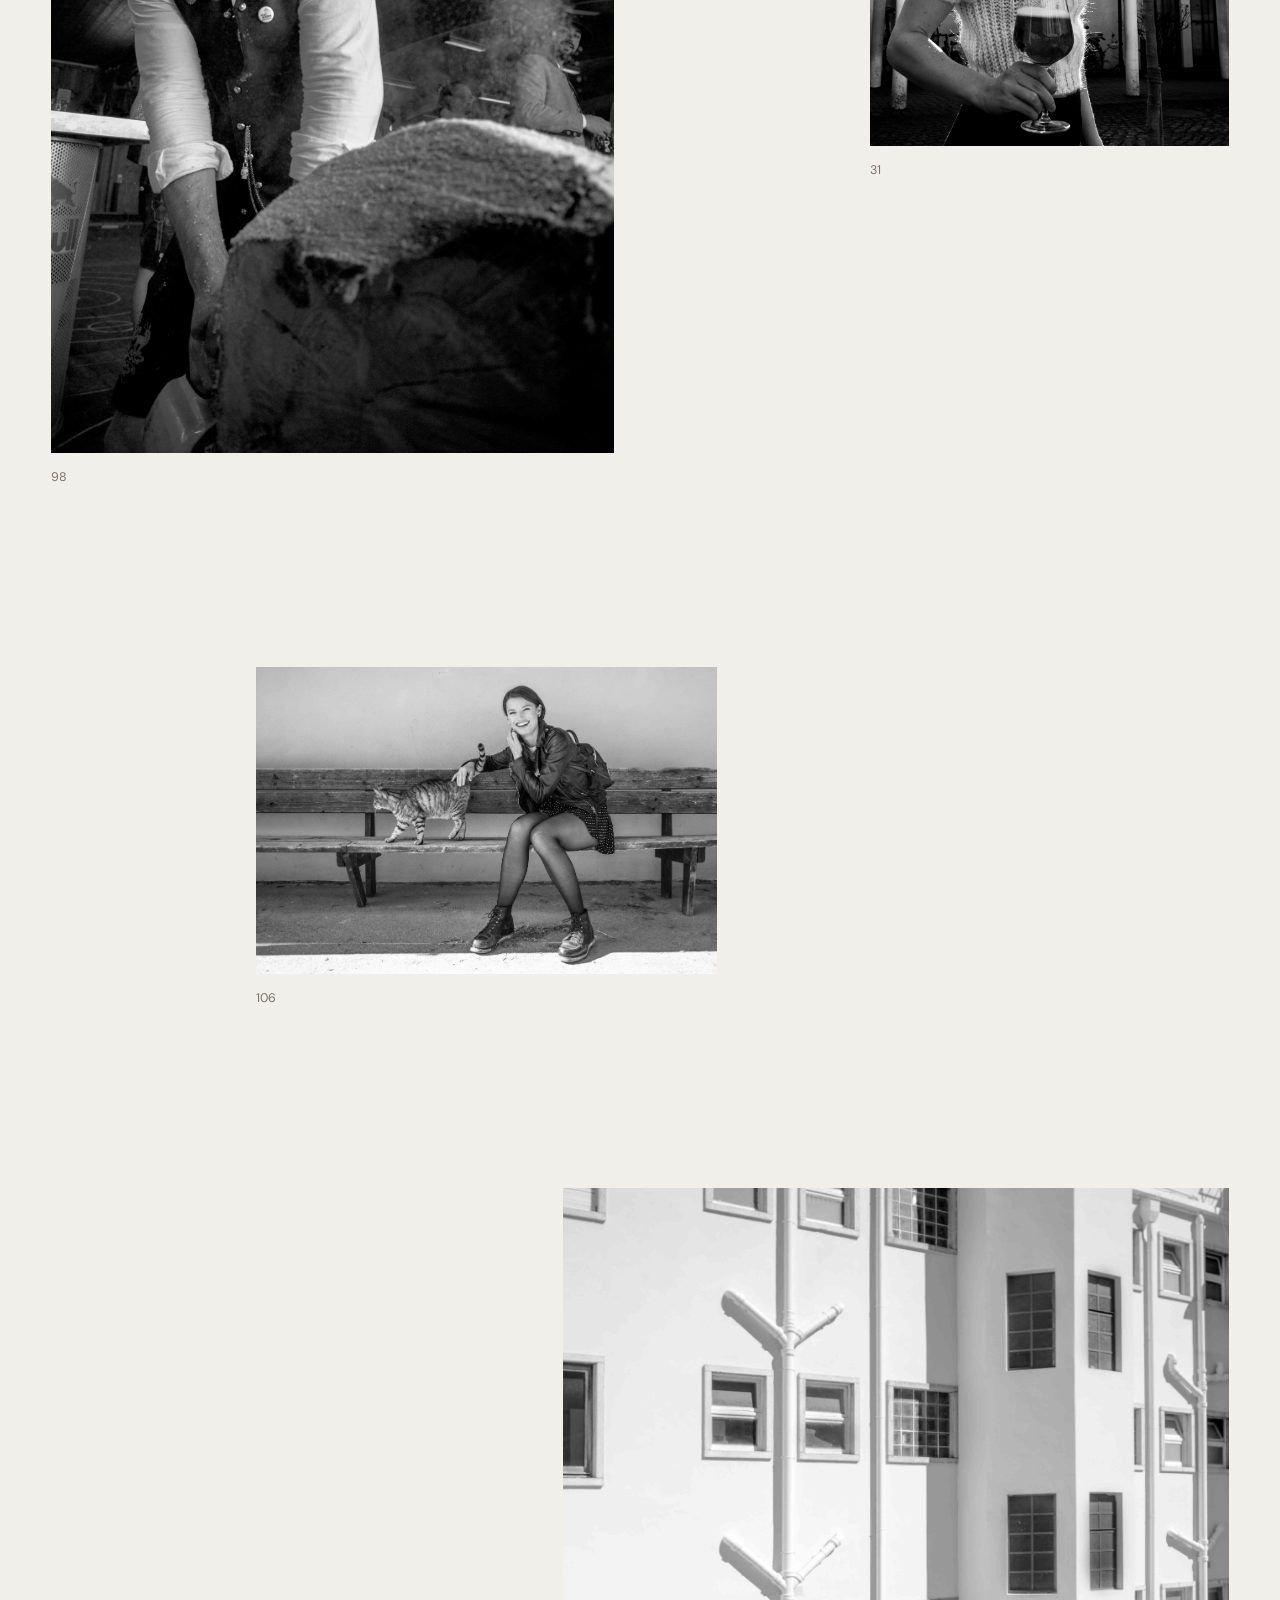
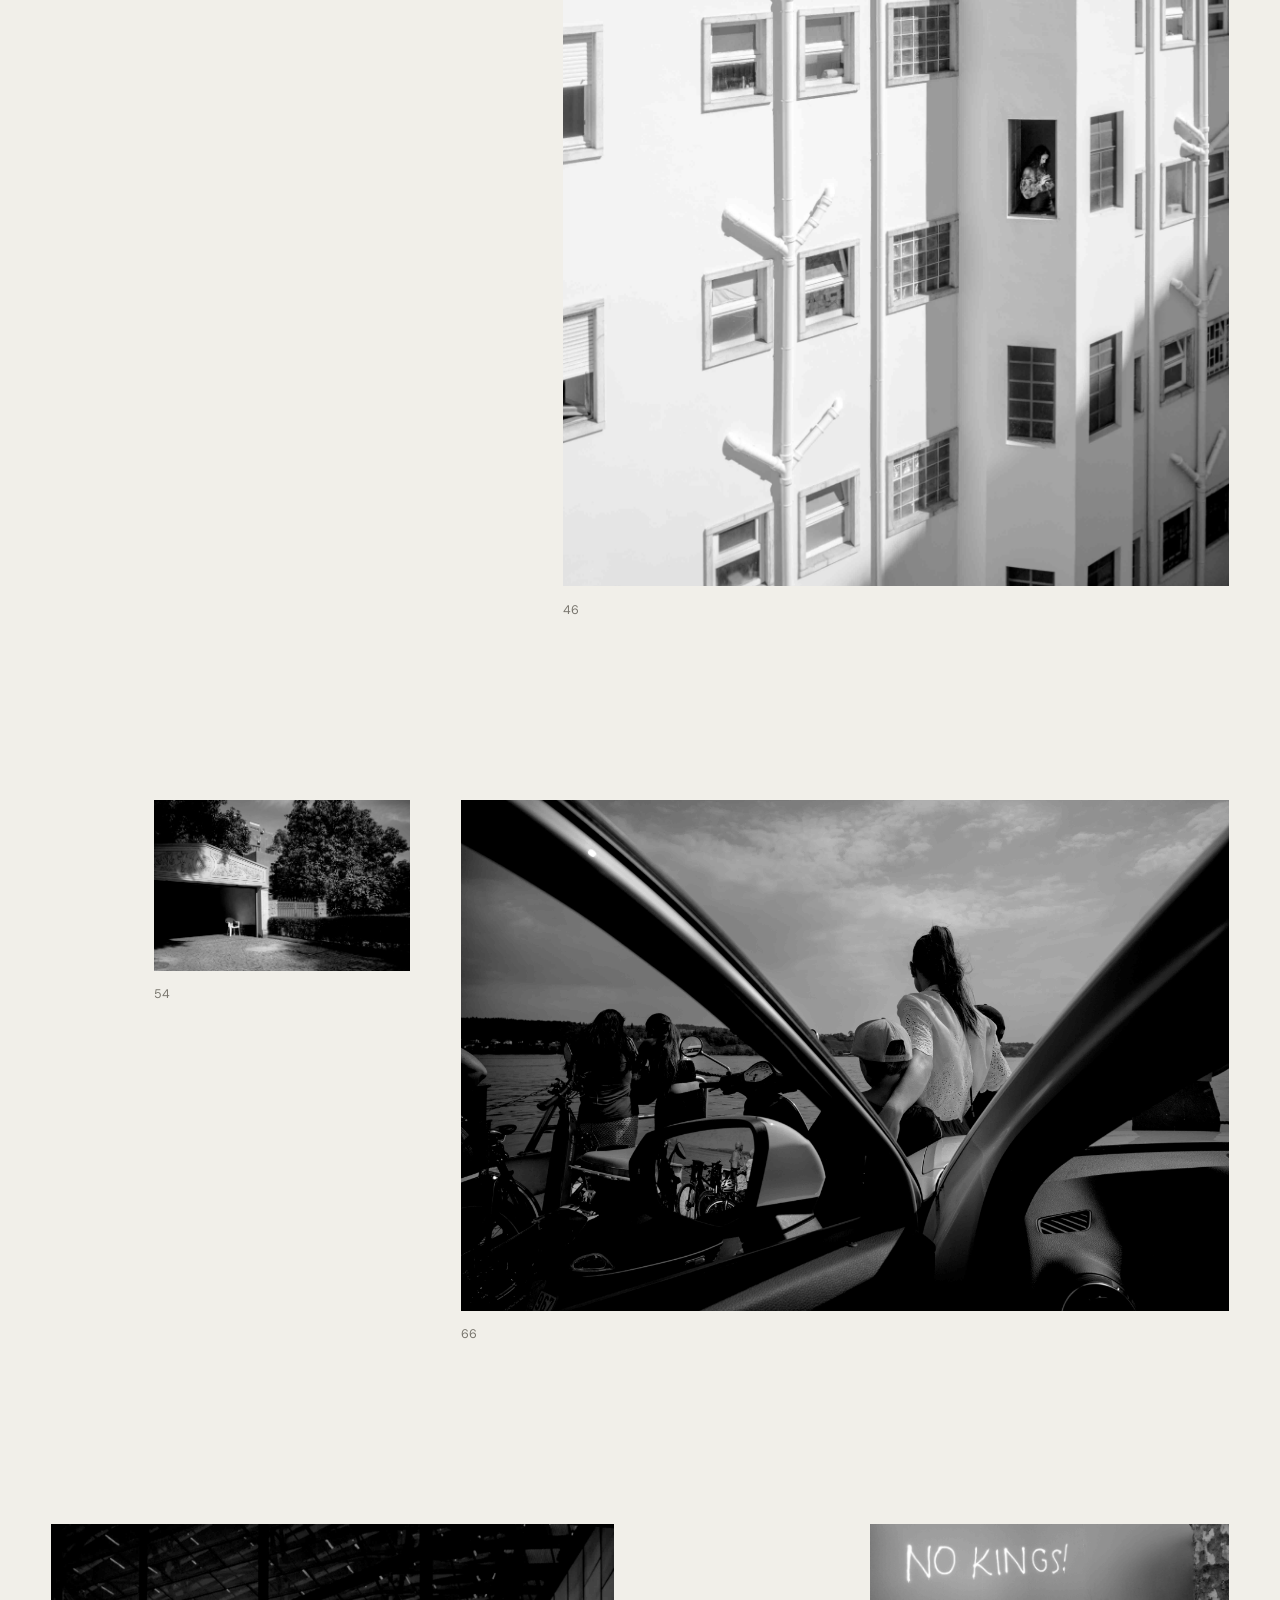
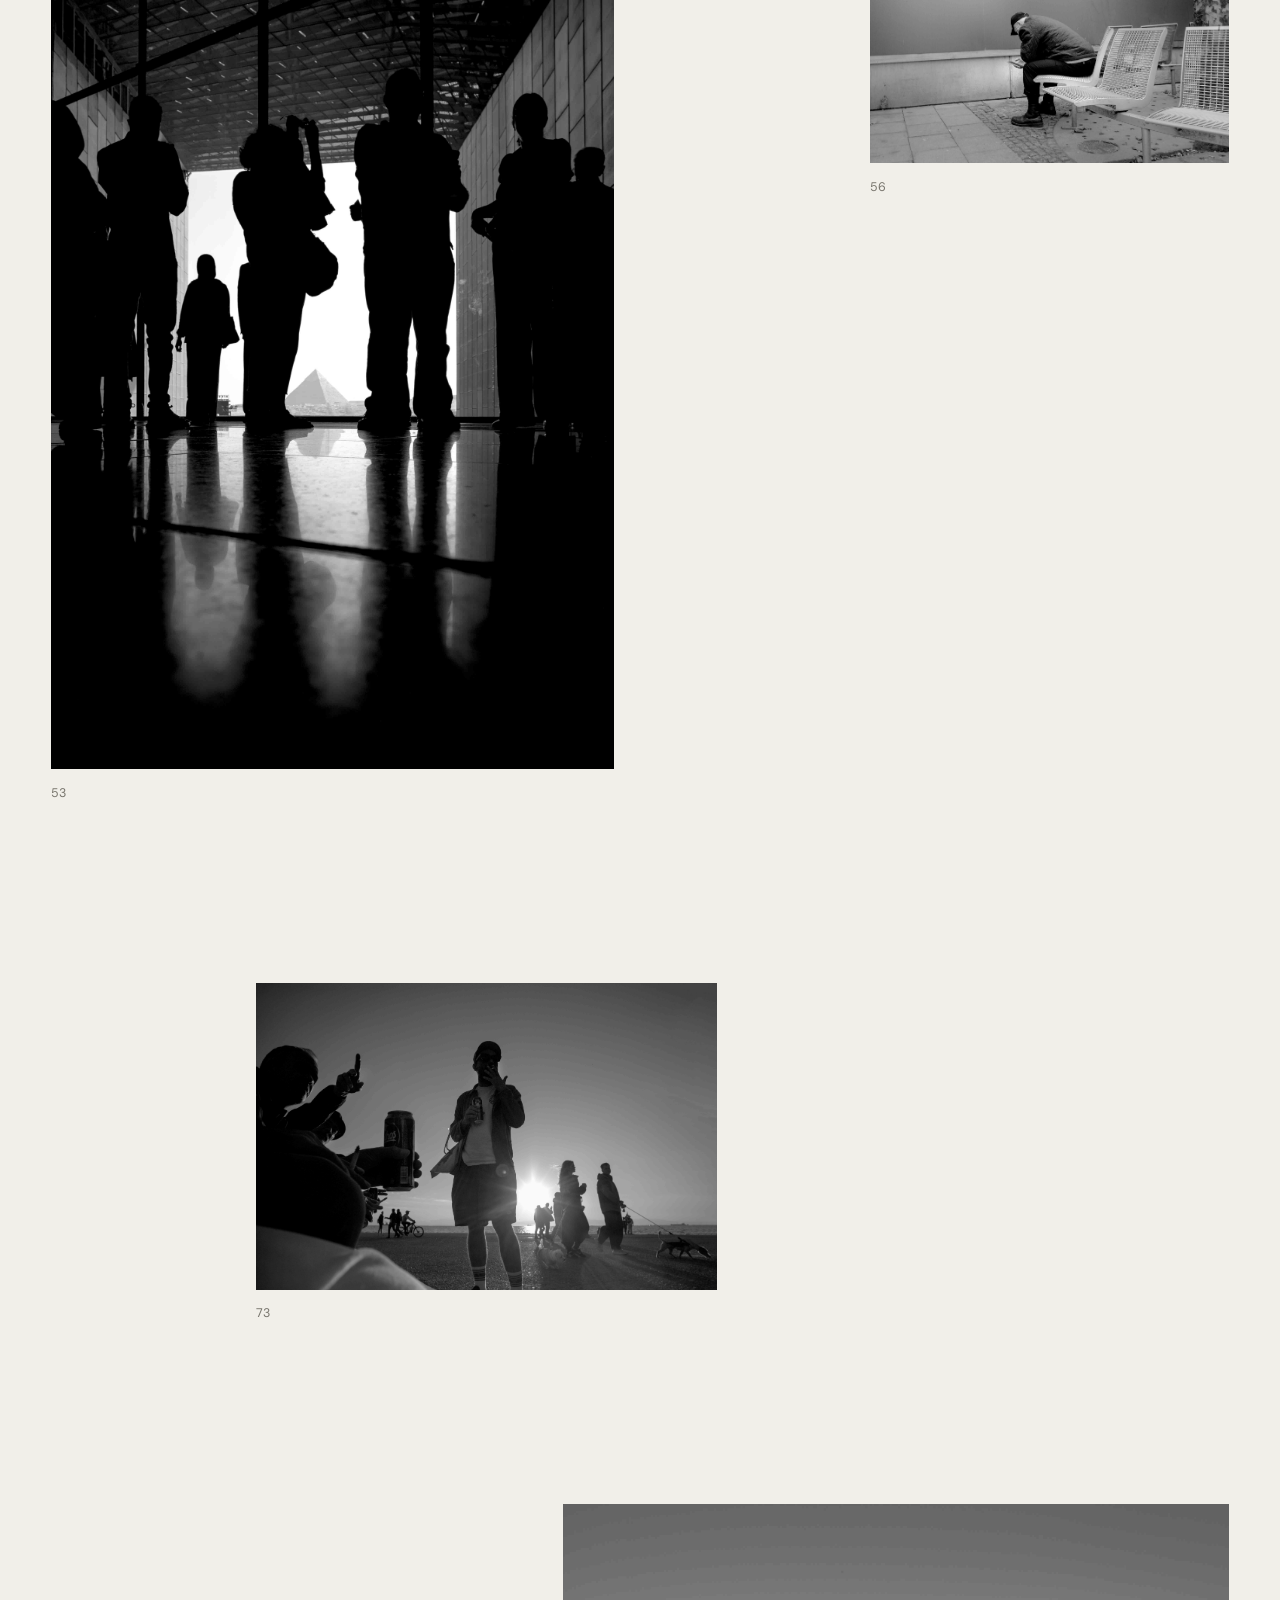
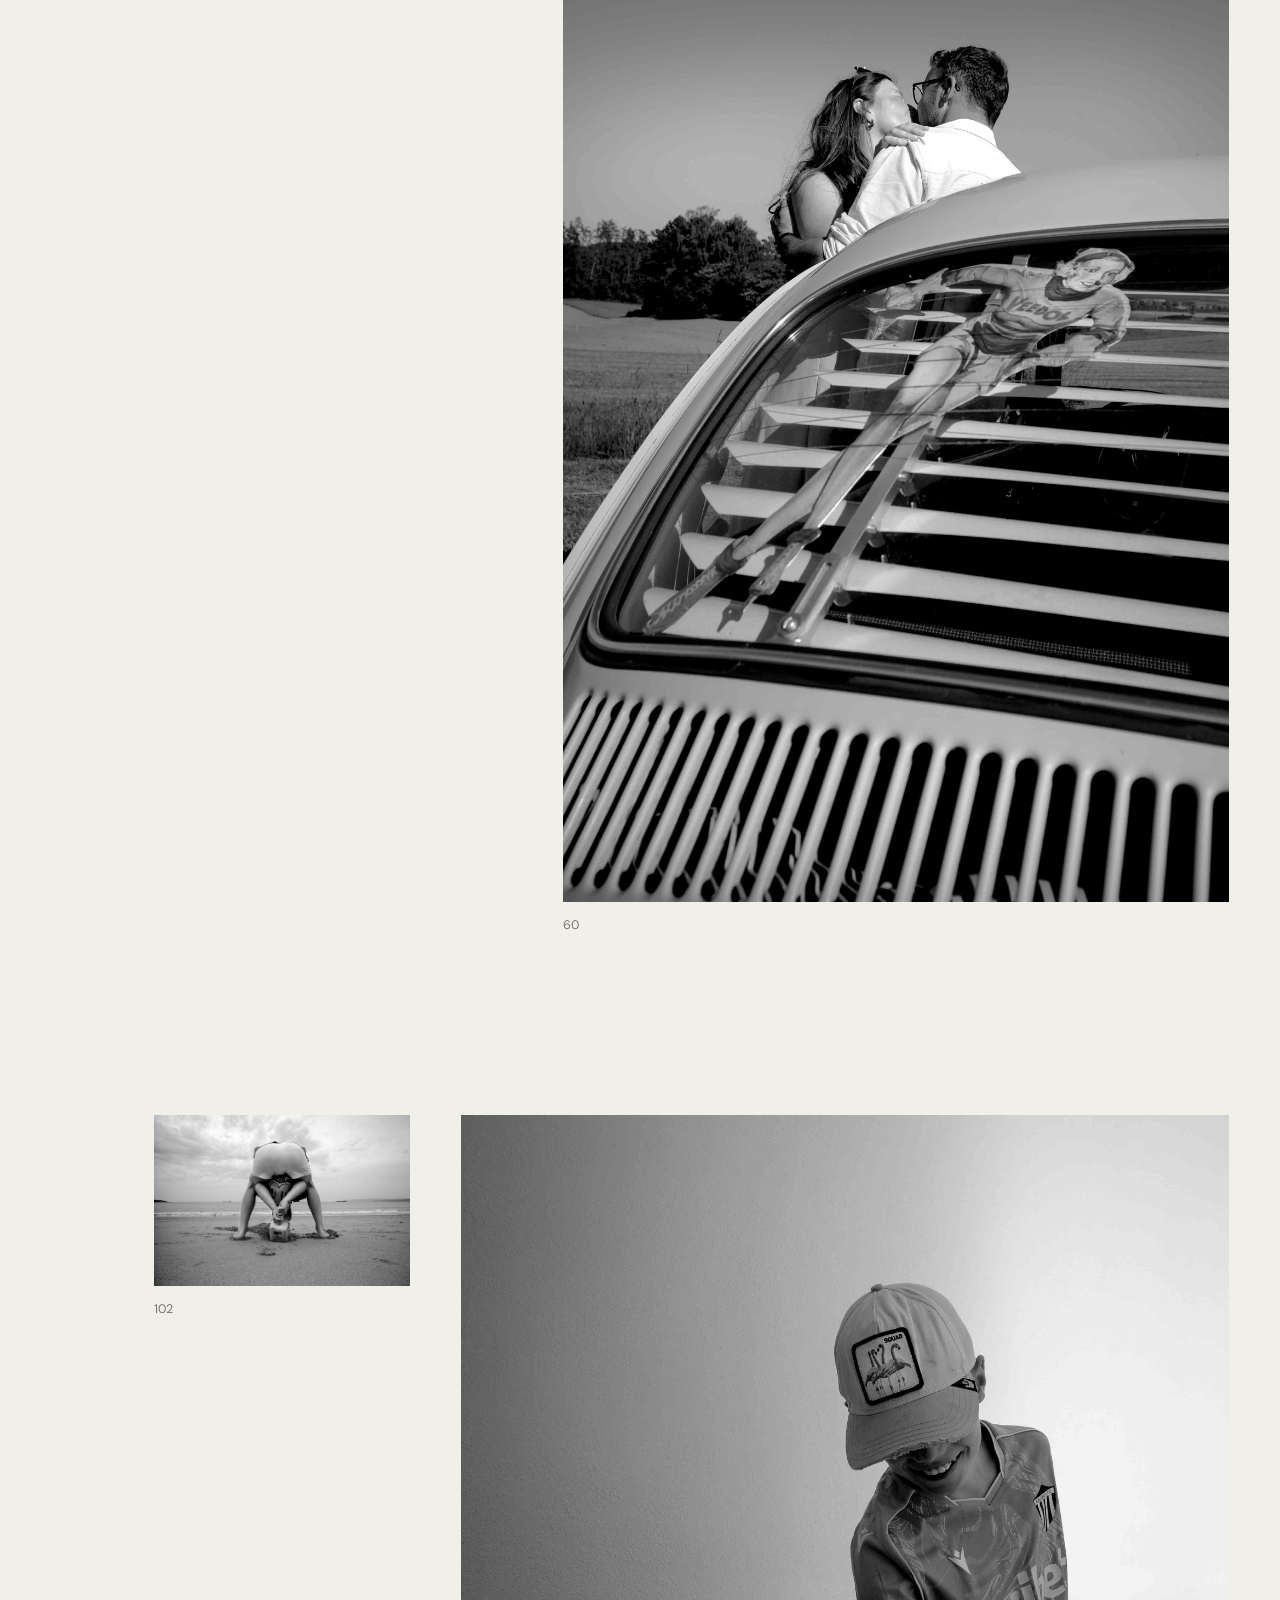
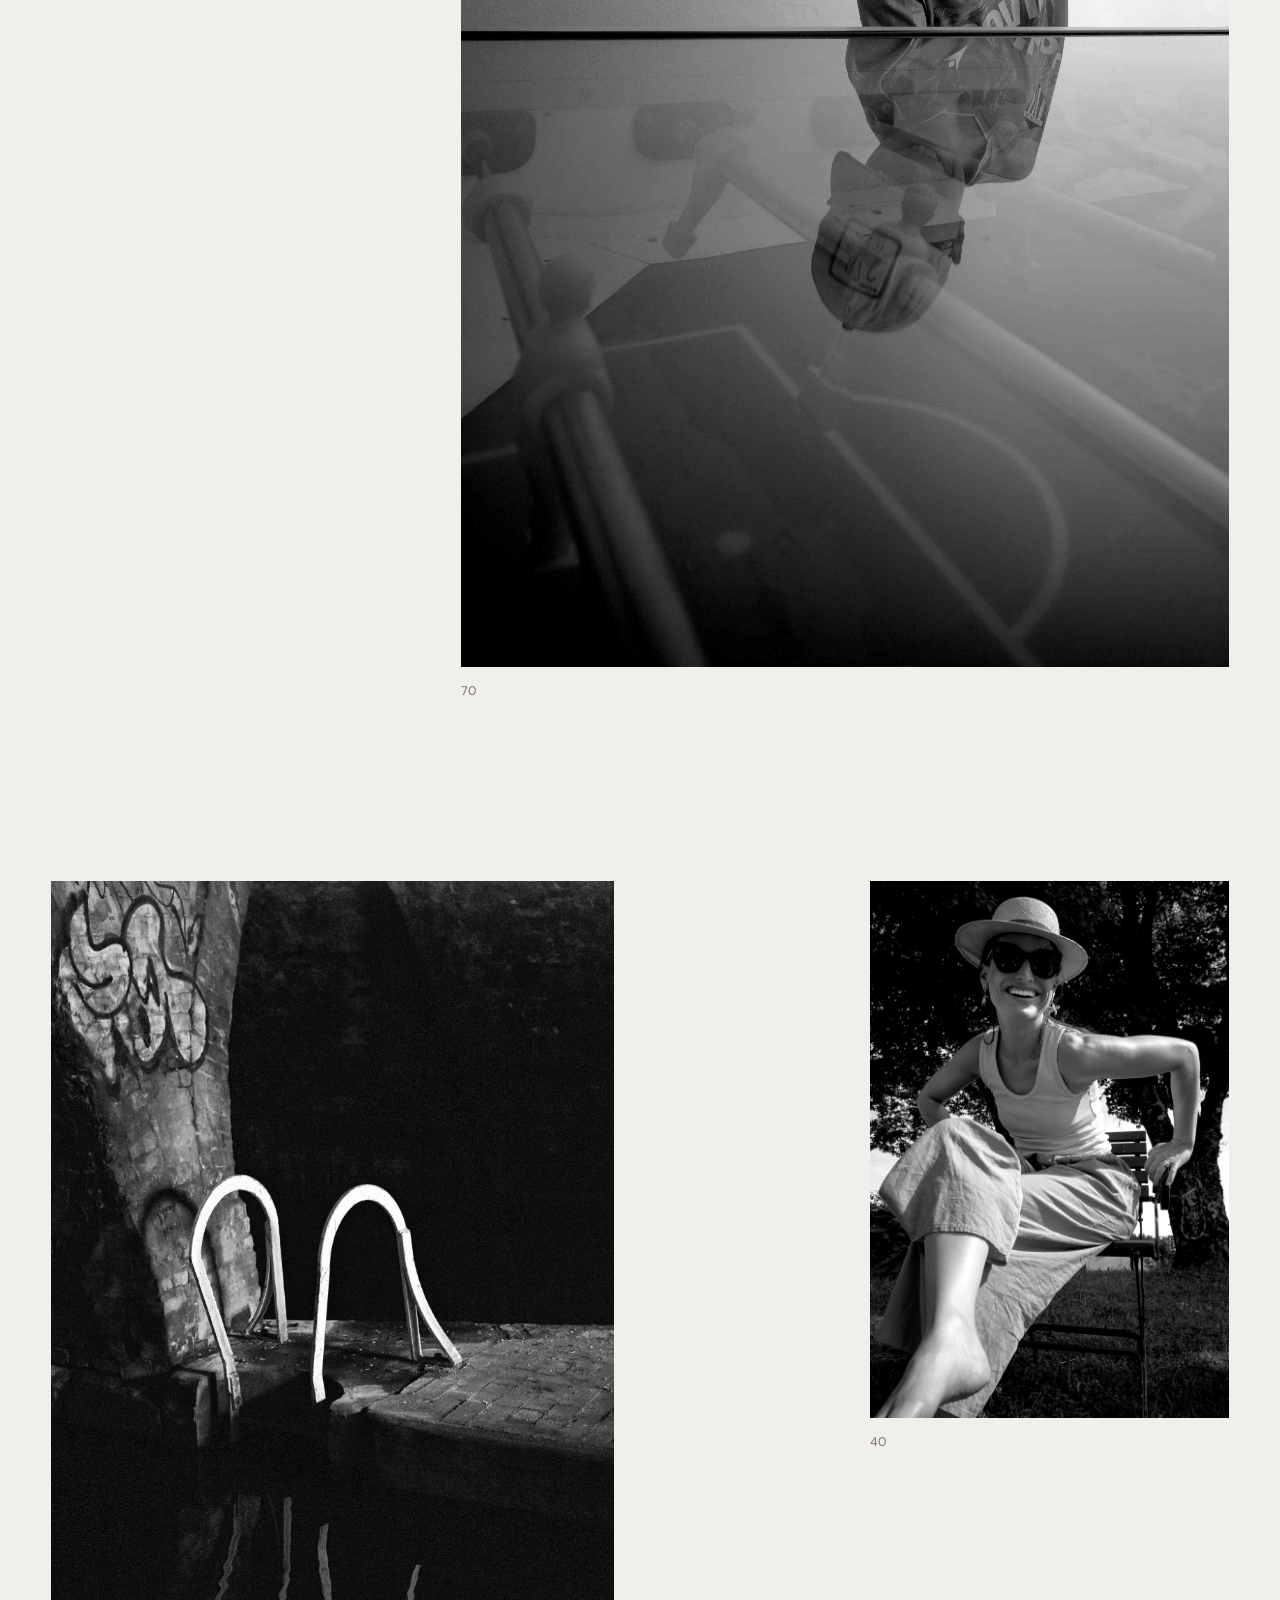
==== commit 484e4a86: "index updated" ====
--- a/index.html
+++ b/index.html
@@ -16,11 +16,15 @@
   <header class="nav">
   <div>
     <a class="logo" href="./" style="display: block;">Michael Weber</a>
-    <span style="display: block; font-size: 0.8rem; color: var(--ink-soft); margin-top: 0.2rem;">the idea is to make pictures not take pictures.</span>
+    <span style="display: block; font-size: 0.8rem; color: var(--ink-soft); margin-top: 0.2rem; max-width: 90%;">the idea is to make pictures not take pictures.</span>
   </div>
-  <nav>
-    <a id="contact-link" href="mailto:vamn22@protonmail.com">Contact</a>
-    <a href="imprint.html">Imprint</a>
+  <nav style="display: flex; gap: 1.2rem; margin-top: 0.1rem;">
+    <a id="contact-link" href="mailto:vamn22@protonmail.com" aria-label="Contact" style="color: inherit;">
+      <svg viewBox="0 0 24 24" width="20" height="20" stroke="currentColor" stroke-width="1.2" fill="none" stroke-linecap="round" stroke-linejoin="round"><path d="M4 4h16c1.1 0 2 .9 2 2v12c0 1.1-.9 2-2 2H4c-1.1 0-2-.9-2-2V6c0-1.1.9-2 2-2z"></path><polyline points="22,6 12,13 2,6"></polyline></svg>
+    </a>
+    <a href="imprint.html" aria-label="Imprint" style="color: inherit;">
+      <svg viewBox="0 0 24 24" width="20" height="20" stroke="currentColor" stroke-width="1.2" fill="none" stroke-linecap="round" stroke-linejoin="round"><circle cx="12" cy="12" r="10"></circle><line x1="12" y1="16" x2="12" y2="12"></line><line x1="12" y1="8" x2="12.01" y2="8"></line></svg>
+    </a>
   </nav>
 </header>
 
